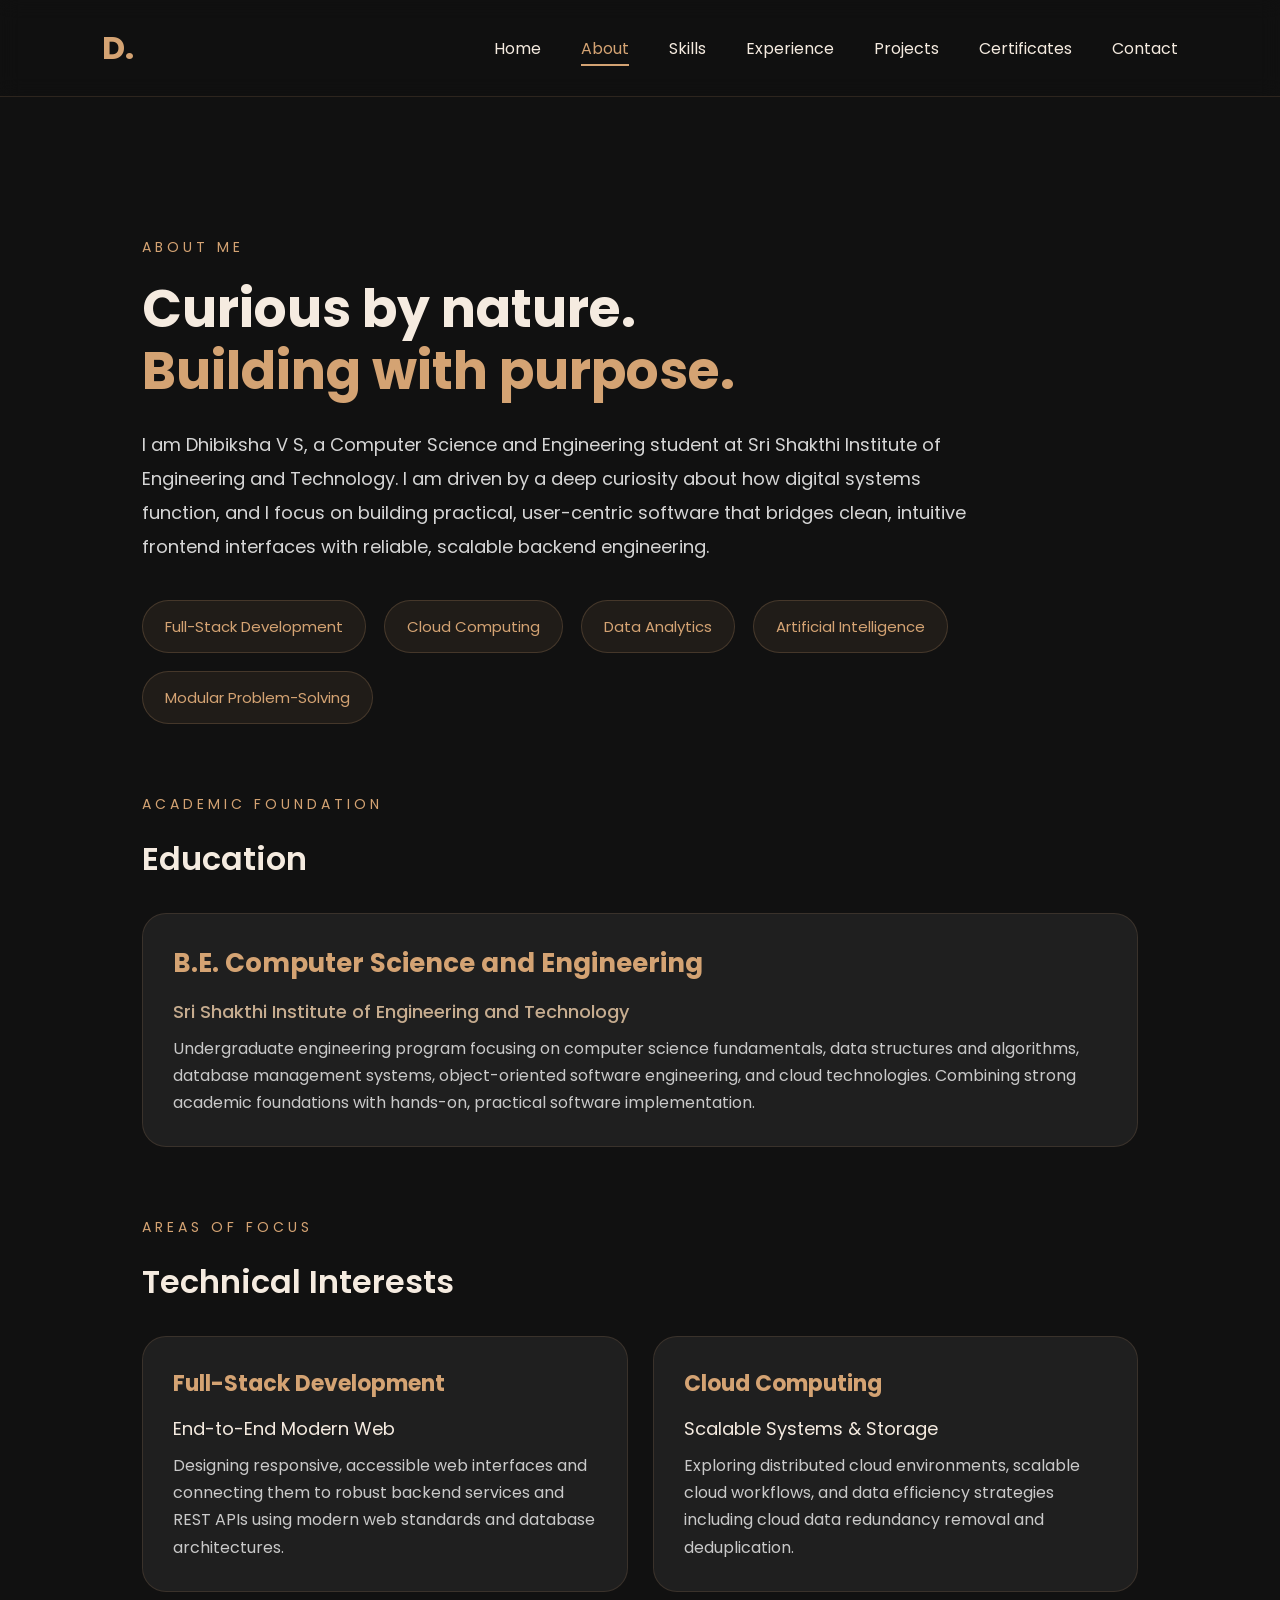
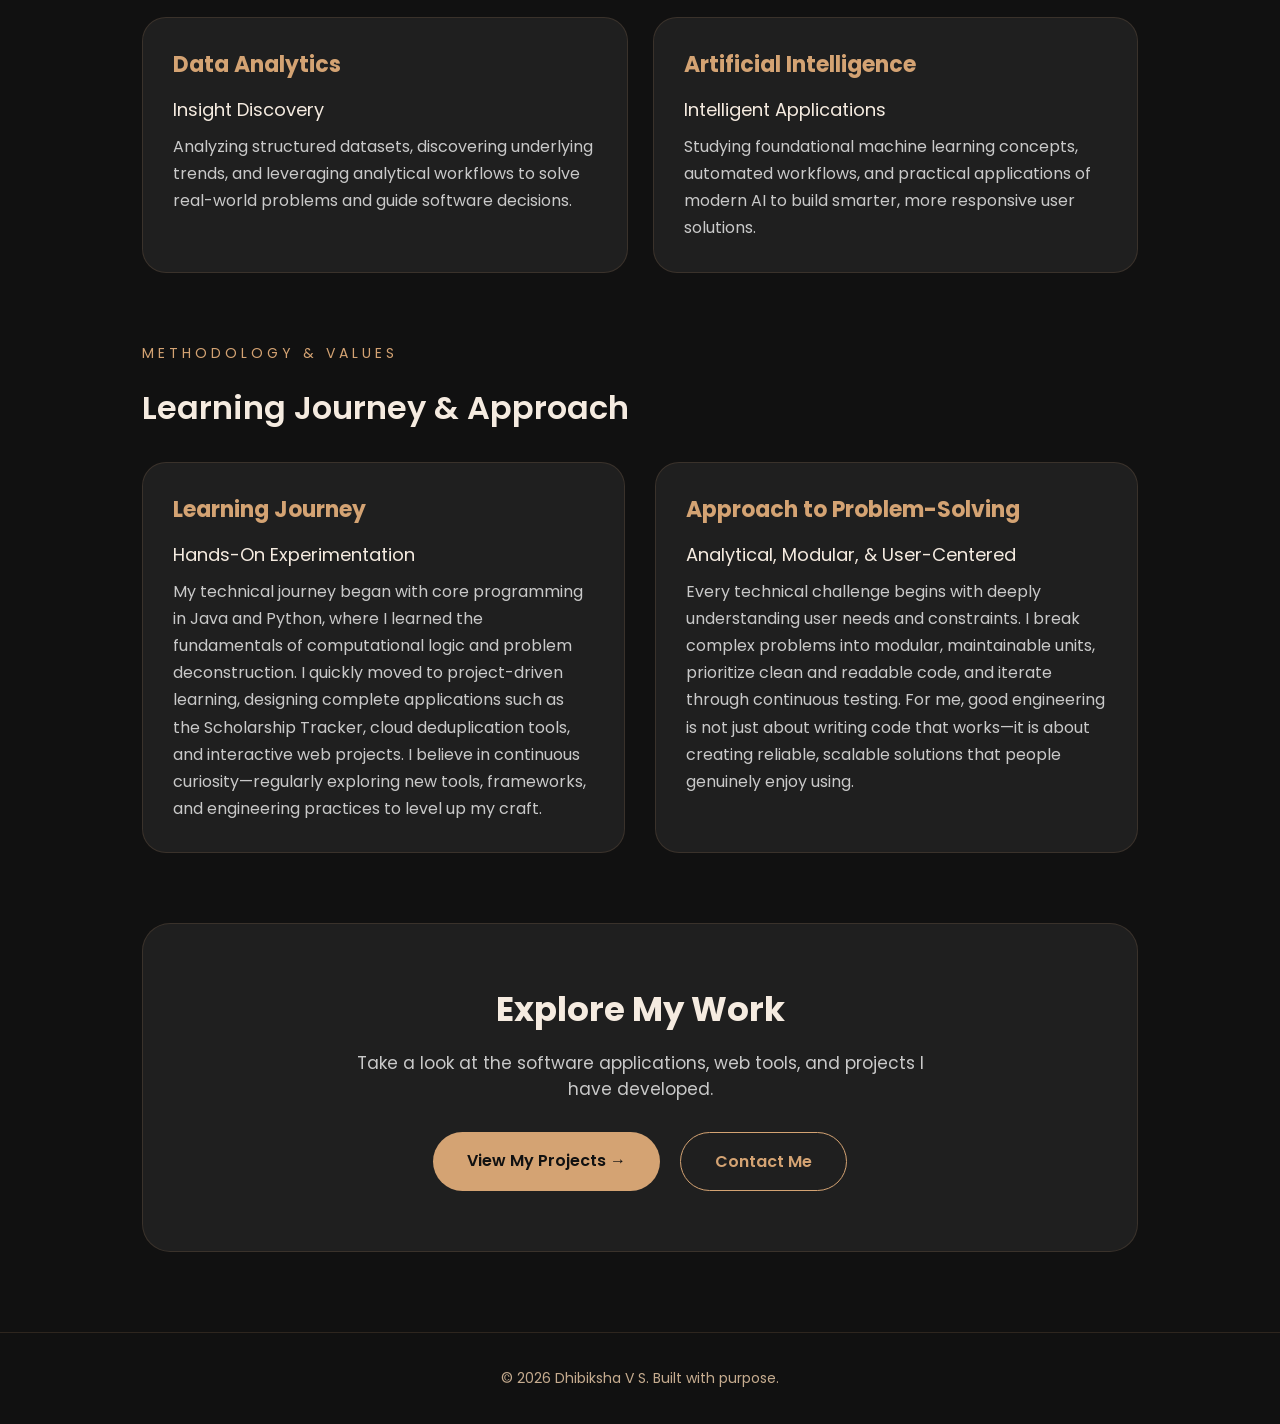
==== about.html @ 73ceaaf8 "Update portfolio pages and restore homepage" ====
<!DOCTYPE html>

<html lang="en">



<head>



    <meta charset="UTF-8">



    <meta name="viewport"

    content="width=device-width, initial-scale=1.0">



    <title>About Me | Dhibiksha V S</title>

    

    <!-- CSS -->



    <link rel="stylesheet"

    href="style.css">



    <!-- Google Font -->



    <link

    href="https://fonts.googleapis.com/css2?family=Poppins:wght@300;400;500;600;700&display=swap"

    rel="stylesheet">

    

    <link rel="icon" type="image/png" href="images/image.png">

</head>



<body>



    <!-- Navbar -->



    <nav class="navbar">



        <div class="logo">

            <a href="index.html#home" class="logo-link">D.</a>

        </div>



        <div class="menu-toggle">

            ☰

        </div>



        <ul class="nav-links">



            <li><a href="index.html#home">Home</a></li>



            <li><a href="about.html" class="active">About</a></li>



            <li><a href="index.html#skills">Skills</a></li>



            <li><a href="experience.html">Experience</a></li>



            <li><a href="projects.html">Projects</a></li>

            <li><a href="certificates.html">Certificates</a></li>



            <li><a href="index.html#contact">Contact</a></li>



        </ul>



    </nav>



    <!-- Main About Content -->



    <main class="about-page">



        <!-- Intro Header -->



        <section class="about-page-hero">



            <p class="section-tag">

                ABOUT ME

            </p>



            <h1>

                Curious by nature. <br>

                <span>Building with purpose.</span>

            </h1>



            <p class="about-page-intro">

                I am Dhibiksha V S, a Computer Science and Engineering student at Sri Shakthi Institute of Engineering and Technology. I am driven by a deep curiosity about how digital systems function, and I focus on building practical, user-centric software that bridges clean, intuitive frontend interfaces with reliable, scalable backend engineering.

            </p>



            <div class="about-highlights">



                <div class="highlight">

                    Full-Stack Development

                </div>



                <div class="highlight">

                    Cloud Computing

                </div>



                <div class="highlight">

                    Data Analytics

                </div>



                <div class="highlight">

                    Artificial Intelligence

                </div>



                <div class="highlight">

                    Modular Problem-Solving

                </div>



            </div>



        </section>



        <!-- Education Section -->



        <section class="about-page-section">



            <p class="section-tag">

                ACADEMIC FOUNDATION

            </p>



            <h2 class="about-section-heading">

                Education

            </h2>



            <div class="about-card education-card">



                <h3>B.E. Computer Science and Engineering</h3>



                <p>Sri Shakthi Institute of Engineering and Technology</p>



                <span>

                    Undergraduate engineering program focusing on computer science fundamentals, data structures and algorithms, database management systems, object-oriented software engineering, and cloud technologies. Combining strong academic foundations with hands-on, practical software implementation.

                </span>



            </div>



        </section>



        <!-- Technical Interests Section -->



        <section class="about-page-section">



            <p class="section-tag">

                AREAS OF FOCUS

            </p>



            <h2 class="about-section-heading">

                Technical Interests

            </h2>



            <div class="about-grid-4">



                <div class="about-card">



                    <h3>Full-Stack Development</h3>



                    <p>End-to-End Modern Web</p>



                    <span>

                        Designing responsive, accessible web interfaces and connecting them to robust backend services and REST APIs using modern web standards and database architectures.

                    </span>



                </div>



                <div class="about-card">



                    <h3>Cloud Computing</h3>



                    <p>Scalable Systems & Storage</p>



                    <span>

                        Exploring distributed cloud environments, scalable cloud workflows, and data efficiency strategies including cloud data redundancy removal and deduplication.

                    </span>



                </div>



                <div class="about-card">



                    <h3>Data Analytics</h3>



                    <p>Insight Discovery</p>



                    <span>

                        Analyzing structured datasets, discovering underlying trends, and leveraging analytical workflows to solve real-world problems and guide software decisions.

                    </span>



                </div>



                <div class="about-card">



                    <h3>Artificial Intelligence</h3>



                    <p>Intelligent Applications</p>



                    <span>

                        Studying foundational machine learning concepts, automated workflows, and practical applications of modern AI to build smarter, more responsive user solutions.

                    </span>



                </div>



            </div>



        </section>



        <!-- Learning Journey and Approach -->



        <section class="about-page-section">



            <p class="section-tag">

                METHODOLOGY & VALUES

            </p>



            <h2 class="about-section-heading">

                Learning Journey & Approach

            </h2>



            <div class="about-grid-2">



                <div class="about-card">



                    <h3>Learning Journey</h3>



                    <p>Hands-On Experimentation</p>



                    <span>

                        My technical journey began with core programming in Java and Python, where I learned the fundamentals of computational logic and problem deconstruction. I quickly moved to project-driven learning, designing complete applications such as the Scholarship Tracker, cloud deduplication tools, and interactive web projects. I believe in continuous curiosity—regularly exploring new tools, frameworks, and engineering practices to level up my craft.

                    </span>



                </div>



                <div class="about-card">



                    <h3>Approach to Problem-Solving</h3>



                    <p>Analytical, Modular, & User-Centered</p>



                    <span>

                        Every technical challenge begins with deeply understanding user needs and constraints. I break complex problems into modular, maintainable units, prioritize clean and readable code, and iterate through continuous testing. For me, good engineering is not just about writing code that works—it is about creating reliable, scalable solutions that people genuinely enjoy using.

                    </span>



                </div>



            </div>



        </section>



        <!-- CTA Section -->



        <section class="about-page-cta">



            <h2>Explore My Work</h2>



            <p>

                Take a look at the software applications, web tools, and projects I have developed.

            </p>



            <div class="cta-buttons">



                <a href="index.html#projects" class="primary-btn">

                    View My Projects &rarr;

                </a>



                <a href="index.html#contact" class="secondary-btn">

                    Contact Me

                </a>



            </div>



        </section>



    </main>



    <!-- Footer -->



    <footer class="about-footer">



        <p>&copy; 2026 Dhibiksha V S. Built with purpose.</p>



    </footer>



    <!-- JavaScript -->



    <script src="script.js"></script>



</body>



</html>
---- style.css ----
/* Reset */

*{

    margin: 0;
    padding: 0;
    box-sizing: border-box;

    scroll-behavior: smooth;
}

/* Root Variables */

:root{

    --bg-color: #111111;

    --secondary-bg: #1A1A1A;

    --card-color: #1F1F1F;

    --primary-color: #D4A373;

    --text-color: #F5EBE0;

    --secondary-text: #C6AC8F;

    --border-color: rgba(212,163,115,0.15);
}

/* Body */

body{

    font-family: 'Poppins', sans-serif;

    background: var(--bg-color);

    color: var(--text-color);

    overflow-x: hidden;

    position: relative;
}

/* Navbar */

.navbar{

    width: 100%;

    padding: 24px 8%;

    display: flex;

    justify-content: space-between;

    align-items: center;

    position: relative;

    top: 0;

    left: 0;

    z-index: 1000;

    background: rgba(17,17,17,0.7);

    backdrop-filter: blur(10px);

    border-bottom:
    1px solid var(--border-color);
}

/* Logo */

.logo{

    font-size: 32px;

    font-weight: 700;

    color: var(--primary-color);

    cursor: pointer;
}

/* Nav Links */

.nav-links{

    display: flex;

    list-style: none;

    gap: 40px;
}

/* Links */

.nav-links a{

    text-decoration: none;

    color: var(--text-color);

    font-size: 16px;

    position: relative;

    transition: 0.3s;
}

/* Underline Effect */

.nav-links a::after{

    content: "";

    position: absolute;

    left: 0;

    bottom: -6px;

    width: 0%;

    height: 2px;

    background: var(--primary-color);

    transition: 0.3s;
}

.nav-links a:hover::after{

    width: 100%;
}

.nav-links a:hover{

    color: var(--primary-color);
}
/* Hero Section */

.hero{

    min-height: calc(100vh - 60px);

    padding: 120px 8% 40px;

    display: flex;

    justify-content: space-between;

    align-items: center;

    gap: 80px;
}

/* Left Side */

.hero-left{

    flex: 1;
}

/* Intro Text */

.hero-intro{

    color: var(--primary-color);

    letter-spacing: 4px;

    margin-bottom: 20px;

    font-size: 14px;
}

/* Hero Heading */

.hero-left h1{

    font-size: 70px;

    line-height: 1.1;

    margin-bottom: 20px;

    font-weight: 700;
}

/* Highlight */

.hero-left span{

    color: var(--primary-color);
}

/* Tagline */

.hero-left h2{

    font-size: 32px;

    line-height: 1.5;

    color: var(--secondary-text);

    margin-bottom: 30px;

    font-weight: 500;
}

/* Description */

.hero-description{

    max-width: 650px;

    line-height: 1.9;

    color: #d6d6d6;

    margin-bottom: 40px;

    font-size: 17px;
}

/* Buttons */

.hero-buttons{

    display: flex;

    gap: 20px;
}

/* Primary Button */

.primary-btn{

    padding: 16px 34px;

    background: var(--primary-color);

    color: #111;

    text-decoration: none;

    border-radius: 40px;

    font-weight: 600;

    transition: 0.3s;
}

/* Hover */

.primary-btn:hover{

    transform:
    translateY(-5px)
    scale(1.03);

    box-shadow:
    0 10px 25px
    rgba(212,163,115,0.25);
}

/* Secondary Button */

.secondary-btn{

    padding: 16px 34px;

    border: 1px solid var(--primary-color);

    color: var(--primary-color);

    text-decoration: none;

    border-radius: 40px;

    font-weight: 600;

    transition: 0.3s;
}

/* Hover */

.secondary-btn:hover{

    background:
    var(--primary-color);

    color: #111;

    transform:
    translateY(-5px)
    scale(1.03);

    box-shadow:
    0 10px 25px
    rgba(212,163,115,0.2);
}

/* Hero Social Icons */

.hero-socials{

    display: flex;

    align-items: center;

    gap: 16px;

    margin-top: 25px;
}

.hero-social-icon{

    width: 44px;

    height: 44px;

    display: inline-flex;

    align-items: center;

    justify-content: center;

    border-radius: 50%;

    background: rgba(212, 163, 115, 0.08);

    border: 1px solid rgba(212, 163, 115, 0.2);

    color: var(--primary-color);

    text-decoration: none;

    transition: 0.3s;
}

.hero-social-icon svg{

    width: 20px;

    height: 20px;

    stroke: currentColor;
}

/* Hover */

.hero-social-icon:hover{

    transform: translateY(-4px);

    background: rgba(212, 163, 115, 0.18);

    border-color: var(--primary-color);

    color: var(--text-color);

    box-shadow: 0 8px 20px rgba(212, 163, 115, 0.2);
}

/* Right Side */

.hero-right{

    flex: 1;

    position: relative;

    display: flex;

    justify-content: center;

    align-items: center;
}

/* Glow Effect */

.hero-glow{

    position: absolute;

    width: 420px;

    height: 420px;

    background:
    radial-gradient(
    circle,
    rgba(212,163,115,0.28),
    transparent 70%);

    border-radius: 50%;

    filter: blur(20px);

    animation: floatGlow 6s ease-in-out infinite;
}

/* Image Wrapper */

.image-wrapper{

    width: 380px;

    height: 380px;

    border-radius: 50%;

    overflow: hidden;

    border:
    2px solid var(--primary-color);

    position: relative;

    z-index: 2;

    box-shadow:
    0 0 40px rgba(212,163,115,0.15);
}

/* Image */

.image-wrapper img{

    width: 100%;

    height: 100%;

    object-fit: cover;
}

/* Responsive */

@media(max-width: 1000px){

    .hero{

        flex-direction: column-reverse;

        text-align: center;

        padding-top: 180px;
    }

    .hero-buttons{

        justify-content: center;
    }

    .hero-socials{

        justify-content: center;
    }

    .hero-left h1{

        font-size: 50px;
    }

    .hero-left h2{

        font-size: 26px;
    }
}

@media(max-width: 600px){

    .hero-left h1{

        font-size: 45px;
        max-width: 700px;
        line-height: 1.3;
    }

    .hero-left h2{

        font-size: 22px;
    }

    .image-wrapper{

        width: 280px;

        height: 280px;
    }

    .nav-links{

        gap: 20px;
    }

    .about-compact{

        padding: 70px 6%;
    }

    .about-compact-card{

        padding: 35px 22px;
    }

    .about-compact-card h2{

        font-size: 26px;
    }

    .about-page{

        padding: 120px 6% 60px;
    }

    .about-page-hero h1{

        font-size: 32px;
    }

    .about-page-cta{

        padding: 40px 20px;
    }

    .about-page-cta h2{

        font-size: 26px;
    }

    .skills-grid{

        grid-template-columns: 1fr;
    }

    .skill-category{

        padding: 22px 18px;
    }
}
/* Hero Animation */

.hero-left{

    animation:
    fadeLeft 1.2s ease;
}

.hero-right{

    animation:
    fadeRight 1.2s ease;
}

/* Left Animation */

@keyframes fadeLeft{

    from{

        opacity: 0;

        transform:
        translateX(-50px);
    }

    to{

        opacity: 1;

        transform:
        translateX(0);
    }
}

/* Right Animation */

@keyframes fadeRight{

    from{

        opacity: 0;

        transform:
        translateX(50px);
    }

    to{

        opacity: 1;

        transform:
        translateX(0);
    }
}
/* Floating Glow */

@keyframes floatGlow{

    0%{

        transform:
        translateY(0px);
    }

    50%{

        transform:
        translateY(-20px);
    }

    100%{

        transform:
        translateY(0px);
    }
}
/* About Section */

.about{

    min-height: 100vh;

    padding: 120px 8%;

    display: flex;

    justify-content: space-between;

    align-items: center;

    gap: 80px;
}

/* Left Side */

.about-left{

    flex: 1;
}

/* Section Tag */

.section-tag{

    color: var(--primary-color);

    letter-spacing: 4px;

    margin-bottom: 20px;

    font-size: 14px;
}

/* About Heading */

.about-left h2{

    font-size: 42px;

    line-height: 1.5;

    margin-bottom: 30px;
}

/* Description */

.about-description{

    color: #d6d6d6;

    line-height: 2;

    font-size: 17px;

    max-width: 650px;
}

/* Right Side */

.about-right{

    flex: 1;

    display: flex;

    flex-direction: column;

    gap: 25px;
}

/* Cards */

.about-card{

    padding: 30px;

    border-radius: 24px;

    background: var(--card-color);

    border:
    1px solid var(--border-color);

    transition: 0.3s;
}

/* Hover */

.about-card:hover{

    transform:
    translateY(-8px);

    border:
    1px solid rgba(212,163,115,0.4);
}

/* Card Title */

.about-card h3{

    color: var(--primary-color);

    margin-bottom: 15px;

    font-size: 22px;
}

/* Main Text */

.about-card p{

    margin-bottom: 10px;

    font-size: 18px;
}

/* Small Text */

.about-card span{

    color: #c9c9c9;

    line-height: 1.7;
}

/* Responsive */

@media(max-width:1000px){

    .about{

        flex-direction: column;

        text-align: center;
    }

    .about-description{

        margin: auto;
    }
}
/* About Highlights */

.about-highlights{

    display: flex;

    flex-wrap: wrap;

    gap: 18px;

    margin-top: 35px;
}

/* Highlight Box */

.highlight{

    padding: 14px 22px;

    border-radius: 40px;

    background: rgba(212,163,115,0.08);

    border:
    1px solid rgba(212,163,115,0.2);

    color: var(--primary-color);

    font-size: 15px;

    transition: 0.3s;
}

/* Hover */

.highlight:hover{

    transform:
    translateY(-5px);

    background:
    rgba(212,163,115,0.15);
}
/* Compact About Section (Homepage) */

.about-compact{

    min-height: auto;

    padding: 20px 8% 50px;

    display: flex;

    justify-content: center;

    align-items: center;
}

.about-compact-card{

    background: var(--card-color);

    border: 1px solid var(--border-color);

    border-radius: 28px;

    padding: 55px 50px;

    max-width: 960px;

    width: 100%;

    position: relative;

    transition: 0.3s;
}

.about-compact-card:hover{

    border-color: rgba(212, 163, 115, 0.35);

    transform: translateY(-4px);

    box-shadow: 0 15px 35px rgba(0, 0, 0, 0.4);
}

.about-compact-card h2{

    font-size: 38px;

    line-height: 1.3;

    margin: 15px 0 20px;

    font-weight: 700;
}

.about-compact-card h2 span{

    color: var(--primary-color);
}

.about-compact-card .about-description{

    max-width: 820px;

    margin-bottom: 35px;

    color: #d6d6d6;

    line-height: 1.9;

    font-size: 17px;
}

.about-btn{

    display: inline-flex;

    align-items: center;

    gap: 10px;

    padding: 14px 32px;

    background: var(--primary-color);

    color: #111;

    text-decoration: none;

    border-radius: 40px;

    font-weight: 600;

    font-size: 15px;

    transition: 0.3s;
}

.about-btn:hover{

    transform: translateY(-4px) scale(1.02);

    box-shadow: 0 10px 25px rgba(212, 163, 115, 0.25);
}

/* About Page (about.html) */

.about-page{

    padding: 140px 8% 80px;

    max-width: 1200px;

    margin: 0 auto;
}

.about-page-hero{

    margin-bottom: 70px;
}

.about-page-hero h1{

    font-size: 52px;

    line-height: 1.2;

    margin: 15px 0 25px;

    font-weight: 700;
}

.about-page-hero h1 span{

    color: var(--primary-color);
}

.about-page-intro{

    font-size: 18px;

    line-height: 1.9;

    color: #d6d6d6;

    max-width: 850px;

    margin-bottom: 30px;
}

.about-page-section{

    margin-bottom: 70px;
}

.about-section-heading{

    font-size: 32px;

    margin: 10px 0 30px;

    font-weight: 600;

    color: var(--text-color);
}

.about-grid-2{

    display: grid;

    grid-template-columns: repeat(2, 1fr);

    gap: 30px;
}

.about-grid-4{

    display: grid;

    grid-template-columns: repeat(2, 1fr);

    gap: 25px;
}

.education-card{

    max-width: 100%;
}

.education-card h3{

    font-size: 26px;
}

.education-card p{

    color: var(--secondary-text);

    font-size: 18px;

    font-weight: 500;
}

.about-page-cta{

    text-align: center;

    padding: 60px 40px;

    background: var(--card-color);

    border: 1px solid var(--border-color);

    border-radius: 28px;

    margin-top: 50px;
}

.about-page-cta h2{

    font-size: 34px;

    margin-bottom: 15px;

    color: var(--text-color);
}

.about-page-cta p{

    color: #c9c9c9;

    font-size: 17px;

    margin-bottom: 30px;

    max-width: 600px;

    margin-left: auto;

    margin-right: auto;
}

.about-page-cta .cta-buttons{

    display: flex;

    justify-content: center;

    gap: 20px;

    flex-wrap: wrap;
}

.about-footer{

    text-align: center;

    padding: 35px 8%;

    border-top: 1px solid var(--border-color);

    color: var(--secondary-text);

    font-size: 14px;
}

.logo-link{

    color: inherit;

    text-decoration: none;
}

/* Subtle Section Divider */

.section-divider{

    border: none;

    height: 1px;

    max-width: 85%;

    margin: 0 auto;

    background: radial-gradient(
        ellipse at center,
        rgba(212, 163, 115, 0.28) 0%,
        rgba(212, 163, 115, 0.1) 60%,
        transparent 85%
    );
}

/* Skills Section */

.skills{

    min-height: auto;

    padding: 75px 8%;
}

/* Top Area */

.skills-top{

    margin-bottom: 40px;
}

/* Heading */

.skills-top h2{

    font-size: 42px;

    line-height: 1.5;

    max-width: 700px;
}

/* Categorized Skills Grid */

.skills-grid{

    display: grid;

    grid-template-columns: repeat(3, 1fr);

    gap: 24px;

    width: 100%;
}

.skill-category{

    background: var(--card-color);

    border: 1px solid var(--border-color);

    border-radius: 20px;

    padding: 26px 22px;

    transition: 0.3s;

    display: flex;

    flex-direction: column;
}

.skill-category:hover{

    transform: translateY(-5px);

    border-color: rgba(212, 163, 115, 0.35);

    box-shadow: 0 12px 30px rgba(0, 0, 0, 0.35);
}

.category-header{

    display: flex;

    align-items: center;

    gap: 12px;

    margin-bottom: 18px;

    padding-bottom: 14px;

    border-bottom: 1px solid rgba(212, 163, 115, 0.12);
}

.category-icon{

    width: 34px;

    height: 34px;

    display: inline-flex;

    align-items: center;

    justify-content: center;

    border-radius: 8px;

    background: rgba(212, 163, 115, 0.08);

    color: var(--primary-color);

    flex-shrink: 0;
}

.category-icon svg{

    width: 18px;

    height: 18px;

    stroke: currentColor;

    fill: none;

    stroke-width: 2;

    stroke-linecap: round;

    stroke-linejoin: round;
}

.category-header h3{

    font-size: 18px;

    font-weight: 600;

    color: var(--text-color);

    letter-spacing: 0.3px;
}

.category-skills{

    display: flex;

    flex-wrap: wrap;

    gap: 10px;
}

.skill-badge{

    display: inline-flex;

    align-items: center;

    gap: 9px;

    padding: 8px 14px;

    background: rgba(255, 255, 255, 0.025);

    border: 1px solid rgba(212, 163, 115, 0.15);

    border-radius: 10px;

    color: var(--text-color);

    font-size: 14px;

    font-weight: 500;

    transition: 0.25s;
}

.skill-badge:hover{

    transform: translateY(-2px);

    background: rgba(212, 163, 115, 0.12);

    border-color: var(--primary-color);

    color: var(--primary-color);
}

.skill-badge .tech-icon{

    width: 16px;

    height: 16px;

    flex-shrink: 0;

    fill: var(--primary-color);

    transition: 0.25s;
}

.skill-badge:hover .tech-icon{

    transform: scale(1.1);
}

/* Responsive */

@media(max-width:768px){

    .skills-top h2{

        font-size: 34px;
    }

    .skills-grid{

        grid-template-columns: repeat(2, 1fr);
    }

    .about-grid-2,
    .about-grid-4{

        grid-template-columns: 1fr;
    }

    .about-compact-card{

        padding: 45px 35px;
    }

    .about-compact-card h2{

        font-size: 32px;
    }

    .about-page-hero h1{

        font-size: 40px;
    }
}
/* Projects Section */

.projects{

    min-height: auto;

    padding: 75px 8%;
}

/* Top */

.projects-top{

    margin-bottom: 40px;
}

/* Heading */

.projects-top h2{

    font-size: 42px;

    line-height: 1.5;

    max-width: 850px;
}

/* Projects Container */

.projects-container{

    display: grid;

    grid-template-columns:
    repeat(auto-fit,minmax(320px,1fr));

    gap: 35px;
}

/* Project Card */

.project-card{

    padding: 28px 24px;

    border-radius: 22px;

    background: var(--card-color);

    border: 1px solid var(--border-color);

    transition: transform 0.35s ease, border-color 0.35s ease, box-shadow 0.35s ease;

    position: relative;

    overflow: hidden;

    display: flex;

    flex-direction: column;
}

/* Hover */

.project-card:hover{

    transform: translateY(-7px);

    border-color: rgba(212, 163, 115, 0.35);

    box-shadow: 0 16px 36px rgba(0, 0, 0, 0.4);
}

/* Project Number */

.project-number{

    font-size: 54px;

    font-weight: 700;

    color: rgba(212, 163, 115, 0.08);

    position: absolute;

    top: 15px;

    right: 20px;

    line-height: 1;

    user-select: none;
}

/* Title */

.project-card h3{

    font-size: 21px;

    font-weight: 600;

    line-height: 1.35;

    margin-bottom: 12px;

    color: var(--text-color);

    position: relative;

    z-index: 2;
}

/* Description */

.project-card p{

    color: #c9c9c9;

    font-size: 14.5px;

    line-height: 1.7;

    margin-bottom: 20px;

    position: relative;

    z-index: 2;

    flex-grow: 1;
}

/* Tech Stack */

.project-tech{

    display: flex;

    flex-wrap: wrap;

    gap: 8px;

    margin-bottom: 22px;

    position: relative;

    z-index: 2;
}

/* Tech badge */

.project-tech span{

    padding: 6px 14px;

    border-radius: 20px;

    background: rgba(212, 163, 115, 0.08);

    border: 1px solid rgba(212, 163, 115, 0.18);

    color: var(--primary-color);

    font-size: 13px;

    font-weight: 500;
}

/* Buttons */

.project-buttons{

    display: flex;

    align-items: center;

    gap: 12px;

    flex-wrap: wrap;

    position: relative;

    z-index: 2;

    margin-top: auto;
}

/* Specific Project Action Buttons */

.proj-btn{

    display: inline-flex;

    align-items: center;

    gap: 6px;

    padding: 10px 18px;

    border-radius: 30px;

    font-size: 13.5px;

    font-weight: 500;

    text-decoration: none;

    transition: 0.3s;
}

.demo-btn{

    background: var(--primary-color);

    color: #111;

    border: 1px solid var(--primary-color);
}

.demo-btn:hover{

    background: #e2b488;

    transform: translateY(-2px);

    box-shadow: 0 6px 16px rgba(212, 163, 115, 0.25);
}

.github-btn{

    background: rgba(212, 163, 115, 0.06);

    color: var(--text-color);

    border: 1px solid rgba(212, 163, 115, 0.25);
}

.github-btn:hover{

    background: rgba(212, 163, 115, 0.15);

    border-color: var(--primary-color);

    color: var(--primary-color);

    transform: translateY(-2px);
}

.proj-badge{

    display: inline-flex;

    align-items: center;

    padding: 8px 14px;

    border-radius: 20px;

    font-size: 12.5px;

    color: var(--secondary-text);

    background: rgba(255, 255, 255, 0.03);

    border: 1px dashed rgba(212, 163, 115, 0.25);
}

/* Homepage View All Projects CTA */

.projects-cta{

    margin-top: 50px;

    text-align: center;
}

.view-all-btn{

    display: inline-flex;

    align-items: center;

    gap: 10px;

    padding: 15px 36px;

    border-radius: 40px;

    font-weight: 600;

    font-size: 15px;

    background: var(--primary-color);

    color: #111;

    text-decoration: none;

    transition: 0.3s;
}

.view-all-btn:hover{

    transform: translateY(-4px) scale(1.02);

    box-shadow: 0 10px 25px rgba(212, 163, 115, 0.25);
}

/* Projects Page (projects.html) */

.projects-page{

    padding: 140px 8% 80px;

    max-width: 1250px;

    margin: 0 auto;
}

.projects-page-header{

    text-align: center;

    margin-bottom: 50px;
}

.projects-page-header h1{

    font-size: 50px;

    line-height: 1.2;

    margin: 15px 0 20px;

    font-weight: 700;

    color: var(--text-color);
}

.projects-page-intro{

    font-size: 17px;

    line-height: 1.8;

    color: #d6d6d6;

    max-width: 750px;

    margin: 0 auto 35px;
}

/* Category Filters */

.project-filters{

    display: flex;

    justify-content: center;

    flex-wrap: wrap;

    gap: 10px;

    margin-top: 25px;
}

.filter-btn{

    padding: 10px 20px;

    border-radius: 30px;

    background: rgba(212, 163, 115, 0.06);

    border: 1px solid rgba(212, 163, 115, 0.2);

    color: var(--secondary-text);

    font-size: 14px;

    font-weight: 500;

    font-family: inherit;

    cursor: pointer;

    transition: 0.25s;
}

.filter-btn:hover{

    background: rgba(212, 163, 115, 0.15);

    border-color: var(--primary-color);

    color: var(--text-color);

    transform: translateY(-2px);
}

.filter-btn.active{

    background: var(--primary-color);

    border-color: var(--primary-color);

    color: #111;

    font-weight: 600;

    box-shadow: 0 6px 18px rgba(212, 163, 115, 0.25);
}

/* Projects Page Grid */

.projects-grid-page{

    padding: 0;

    display: grid;

    grid-template-columns: repeat(auto-fit, minmax(340px, 1fr));

    gap: 30px;
}

.project-card.filtered-out{

    display: none !important;
}

/* Filter Empty State */

.filter-empty-state{

    display: none;

    text-align: center;

    padding: 60px 30px;

    background: var(--card-color);

    border: 1px solid var(--border-color);

    border-radius: 24px;

    max-width: 650px;

    margin: 40px auto 20px;
}

.filter-empty-state.show{

    display: block;
}

.filter-empty-state .empty-icon{

    font-size: 38px;

    margin-bottom: 15px;
}

.filter-empty-state h3{

    color: var(--primary-color);

    font-size: 22px;

    margin-bottom: 12px;
}

.filter-empty-state p{

    color: #c9c9c9;

    font-size: 15px;

    line-height: 1.8;
}

.projects-page-cta{

    margin-top: 70px;
}
/* Contact Section */

.contact{

    min-height: auto;

    padding: 75px 8%;

    display: flex;

    justify-content: space-between;

    align-items: center;

    gap: 80px;
}

/* Left Side */

.contact-left{

    flex: 1;
}

/* Heading */

.contact-left h2{

    font-size: 42px;

    line-height: 1.5;

    margin-bottom: 30px;

    max-width: 650px;
}

/* Description */

.contact-description{

    color: #d6d6d6;

    line-height: 2;

    margin-bottom: 40px;

    max-width: 600px;
}

/* Contact Info */

.contact-info{

    display: flex;

    flex-direction: column;

    gap: 25px;
}

/* Contact Item */

.contact-item h3{

    color: var(--primary-color);

    margin-bottom: 8px;
}

/* Right Side */

.contact-right{

    flex: 1;
}

/* Form */

.contact-form{

    display: flex;

    flex-direction: column;

    gap: 25px;
}

/* Inputs */

.contact-form input,
.contact-form textarea{

    padding: 18px 22px;

    border-radius: 18px;

    border:
    1px solid var(--border-color);

    background: var(--card-color);

    color: var(--text-color);

    font-size: 16px;

    outline: none;

    transition: 0.3s;
}

/* Focus */

.contact-form input:focus,
.contact-form textarea:focus{

    border:
    1px solid rgba(212,163,115,0.5);
}

/* Button */

.contact-form button{

    padding: 18px;

    border: none;

    border-radius: 40px;

    background: var(--primary-color);

    color: #111;

    font-size: 16px;

    font-weight: 600;

    cursor: pointer;

    transition: 0.3s;
}

/* Hover */

.contact-form button:hover{

    transform:
    translateY(-5px);

    box-shadow:
    0 10px 25px
    rgba(212,163,115,0.2);
}

/* Responsive */

@media(max-width:1000px){

    .contact{

        flex-direction: column;

        text-align: center;
    }

    .contact-left h2{

        margin: auto auto 30px;
    }

    .contact-description{

        margin: auto auto 40px;
    }
}
/* Contact Links */

.contact-item a{

    color: #d6d6d6;

    text-decoration: none;

    transition: 0.3s;
}

/* Hover */

.contact-item a:hover{

    color: var(--primary-color);
}
/* Scroll Reveal */

section{

    opacity: 0;

    transform:
    translateY(80px);

    transition:
    opacity 1s ease,
    transform 1s ease;
}

/* Active */

section.show{

    opacity: 1;

    transform:
    translateY(0);
}
/* Footer */

.footer{

    padding: 35px;

    text-align: center;

    border-top:
    1px solid var(--border-color);

    color: #cfcfcf;

    font-size: 15px;
}
/* Scrollbar */

::-webkit-scrollbar{

    width: 10px;
}

::-webkit-scrollbar-track{

    background: #111;
}

::-webkit-scrollbar-thumb{

    background:
    rgba(212,163,115,0.35);

    border-radius: 20px;
}

::-webkit-scrollbar-thumb:hover{

    background:
    rgba(212,163,115,0.55);
}
/* Active Nav */

.nav-links a.active{

    color: var(--primary-color);
}

/* Underline */

.nav-links a.active::after{

    width: 100%;
}
/* Project Gallery */

.project-gallery{

    position: relative;

    width: 100%;

    height: 225px;

    border-radius: 18px;

    overflow: hidden;

    margin-bottom: 24px;

    border: 1px solid rgba(212, 163, 115, 0.16);

    background: #0d0d0d;
}

/* Gallery Images */

.project-gallery img{

    position: absolute;

    width: 100%;

    height: 100%;

    object-fit: cover;

    object-position: top center;

    opacity: 0;

    transition: opacity 0.8s ease, transform 0.5s ease;

    border-radius: 18px;
}

.project-card:hover .project-gallery img{

    transform: scale(1.03);
}

/* Overlay */

.project-gallery::after{

    content: "";

    position: absolute;

    inset: 0;

    background:
    linear-gradient(
    to top,
    rgba(0,0,0,0.35),
    transparent
    );

    z-index: 2;
}

/* Active Image */

.project-gallery img.active-image{

    opacity: 1;
}
/* Shine Effect */

.project-card::before{

    content: "";

    position: absolute;

    top: -120%;

    left: -120%;

    width: 200%;

    height: 200%;

    background:
    linear-gradient(
    120deg,
    transparent,
    rgba(255,255,255,0.04),
    transparent
    );

    transform: rotate(25deg);

    transition: 0.8s;
}

/* Hover Shine */

.project-card:hover::before{

    top: 100%;

    left: 100%;
}
/* Menu Toggle */

.menu-toggle{

    display: none;

    font-size: 28px;

    cursor: pointer;

    color: var(--text-color);
}

/* Mobile Navbar */

@media(max-width:768px){

    .menu-toggle{

        display: block;
    }

    .nav-links{

        position: absolute;

        top: 80px;

        right: -100%;

        width: 250px;

        background: #111;

        flex-direction: column;

        gap: 25px;

        padding: 30px;

        border-radius: 20px;

        transition: 0.4s;
    }

    .nav-links.active{

        right: 20px;
    }
}
.resume-btn{

    padding: 16px 34px;

    border-radius: 40px;

    text-decoration: none;

    background: rgba(212,163,115,0.08);

    border: 1px solid rgba(212,163,115,0.2);

    color: var(--primary-color);

    font-weight: 600;

    transition: 0.3s;
}

.resume-btn:hover{

    transform: translateY(-5px);

    background: rgba(212,163,115,0.15);

    box-shadow: 0 10px 25px rgba(212,163,115,0.15);
}
.project-image {
    width: 100%;
    aspect-ratio: 16 / 9;
    object-fit: cover;
    border-radius: 14px;
}
.form-status {
    margin-top: 15px;
    text-align: center;
    font-size: 15px;
}
/* Contact Form Success Message */

.form-status {
    display: none;
    align-items: center;
    gap: 14px;
    margin-top: 18px;
    padding: 16px 18px;
    border: 1px solid #6fa879;
    border-radius: 12px;
    background: rgba(80, 130, 85, 0.10);
    color: #dfeee1;
}

.success-icon {
    width: 34px;
    height: 34px;
    flex-shrink: 0;
    display: flex;
    align-items: center;
    justify-content: center;
    border-radius: 50%;
    background: #6fa879;
    color: #111;
    font-size: 20px;
    font-weight: bold;
}

.form-status strong {
    display: block;
    font-size: 15px;
}

.form-status p {
    margin: 5px 0 0;
    font-size: 13px;
    opacity: 0.8;
}
/* Featured Flagship Project Showcase (projects.html) */

.featured-project-container{

    margin-bottom: 60px;
}

.featured-project-container.filtered-out{

    display: none !important;
}

.featured-project-card{

    display: grid;

    grid-template-columns: 1.05fr 1fr;

    gap: 35px;

    background: var(--card-color);

    border: 1px solid rgba(212, 163, 115, 0.28);

    border-radius: 28px;

    padding: 35px;

    position: relative;

    overflow: hidden;

    box-shadow: 0 20px 45px rgba(0, 0, 0, 0.45);

    transition: 0.35s;
}

.featured-project-card:hover{

    border-color: rgba(212, 163, 115, 0.5);

    transform: translateY(-5px);

    box-shadow: 0 25px 55px rgba(0, 0, 0, 0.55);
}

.featured-media{

    position: relative;

    display: flex;

    flex-direction: column;

    justify-content: center;
}

.featured-media .project-gallery{

    height: 320px;

    margin-bottom: 0;

    border-radius: 20px;

    border: 1px solid rgba(212, 163, 115, 0.2);
}

.featured-badge{

    position: absolute;

    top: 15px;

    left: 15px;

    z-index: 3;

    background: rgba(17, 17, 17, 0.85);

    backdrop-filter: blur(8px);

    border: 1px solid rgba(212, 163, 115, 0.4);

    color: var(--primary-color);

    padding: 6px 14px;

    border-radius: 20px;

    font-size: 12.5px;

    font-weight: 600;

    display: inline-flex;

    align-items: center;

    gap: 6px;
}

.featured-badge span{

    color: #e2b488;
}

.featured-content{

    display: flex;

    flex-direction: column;

    justify-content: center;
}

.featured-tags{

    display: flex;

    flex-wrap: wrap;

    gap: 8px;

    margin-bottom: 15px;
}

.category-pill{

    font-size: 11.5px;

    letter-spacing: 1px;

    text-transform: uppercase;

    font-weight: 600;

    color: var(--primary-color);

    background: rgba(212, 163, 115, 0.1);

    border: 1px solid rgba(212, 163, 115, 0.25);

    padding: 4px 12px;

    border-radius: 14px;
}

.featured-content h2{

    font-size: 27px;

    line-height: 1.35;

    margin-bottom: 14px;

    color: var(--text-color);

    font-weight: 700;
}

.featured-content p{

    color: #d6d6d6;

    font-size: 15px;

    line-height: 1.75;

    margin-bottom: 20px;
}

.featured-highlights{

    display: grid;

    grid-template-columns: repeat(3, 1fr);

    gap: 12px;

    margin-bottom: 22px;

    padding: 14px 16px;

    background: rgba(255, 255, 255, 0.02);

    border: 1px solid rgba(212, 163, 115, 0.12);

    border-radius: 14px;
}

.feat-item{

    display: flex;

    flex-direction: column;

    gap: 4px;
}

.feat-item strong{

    font-size: 12.5px;

    color: var(--primary-color);

    font-weight: 600;
}

.feat-item span{

    font-size: 11.5px;

    color: #a8a8a8;

    line-height: 1.4;
}

.projects-section-header{

    margin-bottom: 30px;

    padding-bottom: 14px;

    border-bottom: 1px solid rgba(212, 163, 115, 0.15);
}

.projects-section-header h3{

    font-size: 22px;

    color: var(--text-color);

    font-weight: 600;

    margin-bottom: 4px;
}

.projects-section-header p{

    color: var(--secondary-text);

    font-size: 14px;
}

.details-btn{

    background: rgba(255, 255, 255, 0.04);

    color: var(--primary-color);

    border: 1px solid rgba(212, 163, 115, 0.3);

    cursor: pointer;

    font-family: inherit;
}

.details-btn:hover{

    background: rgba(212, 163, 115, 0.15);

    border-color: var(--primary-color);

    color: var(--text-color);

    transform: translateY(-2px);
}

/* Project Details Modal */

.project-modal{

    position: fixed;

    inset: 0;

    z-index: 1000;

    display: none;

    align-items: center;

    justify-content: center;

    padding: 20px;
}

.project-modal.active{

    display: flex;
}

.modal-backdrop{

    position: absolute;

    inset: 0;

    background: rgba(0, 0, 0, 0.75);

    backdrop-filter: blur(8px);

    animation: modalFadeIn 0.3s ease;
}

.modal-dialog{

    position: relative;

    z-index: 2;

    width: 100%;

    max-width: 680px;

    max-height: 88vh;

    overflow-y: auto;

    background: #181818;

    border: 1px solid rgba(212, 163, 115, 0.35);

    border-radius: 24px;

    padding: 35px 30px;

    box-shadow: 0 25px 60px rgba(0, 0, 0, 0.7);

    animation: modalSlideUp 0.35s ease;
}

@keyframes modalFadeIn{
    from{ opacity: 0; }
    to{ opacity: 1; }
}

@keyframes modalSlideUp{
    from{ opacity: 0; transform: translateY(30px) scale(0.97); }
    to{ opacity: 1; transform: translateY(0) scale(1); }
}

.modal-close{

    position: absolute;

    top: 20px;

    right: 20px;

    background: rgba(255, 255, 255, 0.06);

    border: 1px solid rgba(212, 163, 115, 0.2);

    color: var(--text-color);

    width: 36px;

    height: 36px;

    border-radius: 50%;

    font-size: 22px;

    line-height: 1;

    cursor: pointer;

    display: flex;

    align-items: center;

    justify-content: center;

    transition: 0.25s;
}

.modal-close:hover{

    background: var(--primary-color);

    color: #111;

    transform: rotate(90deg);
}

.modal-category{

    font-size: 12px;

    letter-spacing: 1.5px;

    text-transform: uppercase;

    font-weight: 600;

    color: var(--primary-color);

    display: inline-block;

    margin-bottom: 8px;
}

.modal-body h2{

    font-size: 26px;

    color: var(--text-color);

    line-height: 1.3;

    margin-bottom: 15px;

    padding-right: 40px;
}

.modal-desc{

    color: #d6d6d6;

    font-size: 15px;

    line-height: 1.8;

    margin-bottom: 25px;
}

.modal-section{

    margin-bottom: 22px;
}

.modal-section h4{

    font-size: 15px;

    font-weight: 600;

    color: var(--primary-color);

    margin-bottom: 12px;

    letter-spacing: 0.5px;
}

.modal-list{

    list-style: none;

    padding: 0;

    display: flex;

    flex-direction: column;

    gap: 8px;
}

.modal-list li{

    color: #c9c9c9;

    font-size: 14px;

    line-height: 1.6;

    position: relative;

    padding-left: 20px;
}

.modal-list li::before{

    content: "•";

    position: absolute;

    left: 4px;

    color: var(--primary-color);

    font-size: 18px;

    line-height: 1;
}

.modal-actions{

    display: flex;

    gap: 12px;

    flex-wrap: wrap;

    margin-top: 30px;

    padding-top: 20px;

    border-top: 1px solid rgba(212, 163, 115, 0.15);
}

/* Media Queries */

@media(max-width: 1000px){

    .featured-project-card{

        grid-template-columns: 1fr;

        gap: 25px;

        padding: 26px;
    }

    .featured-media .project-gallery{

        height: 250px;
    }

    .featured-highlights{

        grid-template-columns: 1fr;
    }
}

@media(max-width: 600px){

    .featured-project-card{

        padding: 20px 16px;
    }

    .featured-content h2{

        font-size: 22px;
    }

    .modal-dialog{

        padding: 25px 20px;
    }
}

/* =========================================
   EXPERIENCE SECTION & PAGE
   ========================================= */

/* Experience & Certificates Hero (Dedicated Pages) */
.experience-hero,
.certificates-hero {
    text-align: center;
    padding: 90px 8% 50px;
    position: relative;
}

.experience-hero h1,
.certificates-hero h1 {
    font-size: 42px;
    font-weight: 700;
    color: var(--text-color);
    margin: 15px 0;
    letter-spacing: -0.5px;
}

.experience-hero .hero-subtitle,
.certificates-hero .hero-subtitle {
    font-size: 17px;
    color: var(--secondary-text);
    font-weight: 400;
    letter-spacing: 0.3px;
    max-width: 600px;
    margin: 0 auto;
}

/* Timeline Layout */
.experience-main {
    padding: 20px 8% 90px;
}

.timeline {
    position: relative;
    max-width: 1040px;
    margin: 0 auto;
    padding: 20px 0 20px 96px;
}

/* One Continuous Unbroken Vertical Line */
.timeline::before {
    content: "";
    position: absolute;
    left: 47px;
    top: 52px;
    bottom: 52px;
    width: 2px;
    background: var(--primary-color);
    box-shadow: 0 0 10px rgba(212, 163, 115, 0.4);
    z-index: 1;
}

.timeline-item {
    position: relative;
    width: 100%;
    margin-bottom: 48px;
}

.timeline-item:last-child {
    margin-bottom: 0;
}

/* Numbered Marker (01–05) - Aligned to Central Axis */
.timeline-marker {
    position: absolute;
    left: -76px;
    top: 24px;
    width: 56px;
    height: 56px;
    border-radius: 50%;
    background: #161616;
    border: 2px solid var(--primary-color);
    color: var(--primary-color);
    display: flex;
    align-items: center;
    justify-content: center;
    font-size: 15px;
    font-weight: 700;
    font-family: 'Poppins', sans-serif;
    box-shadow: 0 0 16px rgba(212, 163, 115, 0.22);
    z-index: 2;
    transition: transform 0.3s ease, box-shadow 0.3s ease, background 0.3s ease;
}

.timeline-item:hover .timeline-marker {
    transform: scale(1.08);
    box-shadow: 0 0 24px rgba(212, 163, 115, 0.45);
    background: #1c1a17;
}

/* Spacious Horizontal Card - Uniform Dimensions */
.experience-card {
    width: 100%;
    box-sizing: border-box;
    background: var(--card-color);
    border: 1px solid var(--border-color);
    border-radius: 16px;
    padding: 34px 38px;
    transition: transform 0.3s ease, border-color 0.3s ease, box-shadow 0.3s ease;
    position: relative;
    backdrop-filter: blur(5px);
}

.experience-card:hover {
    transform: translateY(-4px);
    border-color: rgba(212, 163, 115, 0.38);
    box-shadow: 0 16px 36px rgba(0, 0, 0, 0.45), 0 0 22px rgba(212, 163, 115, 0.08);
}

/* Card Header */
.exp-card-header {
    display: flex;
    justify-content: space-between;
    align-items: flex-start;
    gap: 20px;
    flex-wrap: wrap;
}

.exp-header-left {
    display: flex;
    align-items: center;
    gap: 18px;
}

/* Genuine Company Logo Badges */
.company-logo-badge {
    width: 56px;
    height: 56px;
    border-radius: 14px;
    background: #ffffff;
    border: 1px solid rgba(212, 163, 115, 0.3);
    display: flex;
    align-items: center;
    justify-content: center;
    padding: 6px;
    flex-shrink: 0;
    overflow: hidden;
    box-shadow: 0 4px 14px rgba(0, 0, 0, 0.35);
    transition: transform 0.3s ease, border-color 0.3s ease, box-shadow 0.3s ease;
}

.company-logo-badge.badge-oasis {
    background: #002657;
    padding: 4px;
}

.company-logo-badge:hover,
.experience-card:hover .company-logo-badge {
    transform: scale(1.05);
    border-color: var(--primary-color);
    box-shadow: 0 6px 18px rgba(212, 163, 115, 0.3);
}

.company-logo-img {
    width: 100%;
    height: 100%;
    object-fit: contain;
    display: block;
}

.exp-header-info {
    display: flex;
    flex-direction: column;
    gap: 3px;
}

.exp-role {
    font-size: 21px;
    font-weight: 600;
    color: var(--text-color);
    margin: 0;
}

.exp-company {
    font-size: 15px;
    font-weight: 500;
    color: var(--primary-color);
}

.exp-meta {
    display: flex;
    align-items: center;
    gap: 16px;
    margin-top: 4px;
    font-size: 13px;
    color: var(--secondary-text);
    flex-wrap: wrap;
}

.exp-meta-item {
    display: inline-flex;
    align-items: center;
    gap: 6px;
}

.exp-meta-item svg {
    width: 14px;
    height: 14px;
    stroke: var(--primary-color);
}

/* Status Badges */
.exp-status-badge {
    display: inline-flex;
    align-items: center;
    gap: 7px;
    padding: 6px 14px;
    border-radius: 20px;
    font-size: 12px;
    font-weight: 600;
    letter-spacing: 0.4px;
    text-transform: uppercase;
    flex-shrink: 0;
}

.badge-completed {
    background: rgba(46, 204, 113, 0.12);
    border: 1px solid rgba(46, 204, 113, 0.35);
    color: #38d67c;
}

.badge-completed .status-dot {
    width: 7px;
    height: 7px;
    border-radius: 50%;
    background-color: #2ecc71;
    box-shadow: 0 0 8px rgba(46, 204, 113, 0.6);
}

.badge-ongoing {
    background: rgba(52, 152, 219, 0.12);
    border: 1px solid rgba(52, 152, 219, 0.35);
    color: #4facfe;
}

.badge-ongoing .status-dot {
    width: 7px;
    height: 7px;
    border-radius: 50%;
    background-color: #3498db;
    box-shadow: 0 0 8px rgba(52, 152, 219, 0.6);
}

/* Content Grid: Description/Tags vs Key Learnings */
.exp-content-grid {
    display: grid;
    grid-template-columns: minmax(0, 1.15fr) minmax(0, 0.85fr);
    gap: 36px;
    margin-top: 24px;
    padding-top: 22px;
    border-top: 1px solid rgba(212, 163, 115, 0.12);
}

.exp-desc {
    font-size: 14px;
    line-height: 1.7;
    color: var(--secondary-text);
    margin-bottom: 18px;
}

.exp-tags {
    display: flex;
    flex-wrap: wrap;
    gap: 8px;
}

.exp-tag {
    background: rgba(212, 163, 115, 0.08);
    border: 1px solid rgba(212, 163, 115, 0.2);
    color: var(--secondary-text);
    padding: 5px 12px;
    border-radius: 16px;
    font-size: 12px;
    font-weight: 500;
    transition: border-color 0.2s ease, background 0.2s ease;
}

.exp-tag:hover {
    border-color: rgba(212, 163, 115, 0.4);
    background: rgba(212, 163, 115, 0.14);
}

/* Key Learnings Column */
.exp-learnings-col {
    background: rgba(26, 26, 26, 0.55);
    border: 1px solid rgba(212, 163, 115, 0.14);
    border-radius: 12px;
    padding: 18px 22px;
}

.learnings-title {
    display: flex;
    align-items: center;
    gap: 8px;
    font-size: 13px;
    font-weight: 600;
    color: var(--primary-color);
    text-transform: uppercase;
    letter-spacing: 0.6px;
    margin-bottom: 12px;
}

.learnings-title svg {
    width: 15px;
    height: 15px;
    stroke: var(--primary-color);
}

.learnings-list {
    list-style: none;
    display: flex;
    flex-direction: column;
    gap: 10px;
    padding: 0;
    margin: 0;
}

.learnings-list li {
    font-size: 13px;
    line-height: 1.55;
    color: #e0d5c5;
    position: relative;
    padding-left: 18px;
}

.learnings-list li::before {
    content: "•";
    position: absolute;
    left: 2px;
    color: var(--primary-color);
    font-size: 16px;
    line-height: 1;
}

/* CTA at bottom of Experience & Certificates Pages */
.experience-cta,
.certificates-cta {
    text-align: center;
    padding: 70px 8%;
    background: var(--secondary-bg);
    border-top: 1px solid var(--border-color);
}

.experience-cta h2,
.certificates-cta h2 {
    font-size: 32px;
    color: var(--text-color);
    margin-bottom: 12px;
}

.experience-cta p,
.certificates-cta p {
    font-size: 16px;
    color: var(--secondary-text);
    margin-bottom: 28px;
    max-width: 520px;
    margin-left: auto;
    margin-right: auto;
}

/* =========================================
   CERTIFICATES PAGE
   ========================================= */

.certificates-main {
    padding: 20px 8% 90px;
}

.certificates-grid {
    display: grid;
    grid-template-columns: repeat(auto-fill, minmax(330px, 1fr));
    gap: 30px;
    max-width: 1140px;
    margin: 0 auto;
}

.certificate-card {
    background: var(--card-color);
    border: 1px solid var(--border-color);
    border-radius: 16px;
    padding: 32px 28px;
    display: flex;
    flex-direction: column;
    justify-content: space-between;
    transition: transform 0.3s ease, border-color 0.3s ease, box-shadow 0.3s ease;
    position: relative;
    backdrop-filter: blur(5px);
}

.certificate-card:hover {
    transform: translateY(-5px);
    border-color: rgba(212, 163, 115, 0.4);
    box-shadow: 0 16px 36px rgba(0, 0, 0, 0.45), 0 0 20px rgba(212, 163, 115, 0.08);
}

.cert-card-header {
    display: flex;
    justify-content: space-between;
    align-items: center;
    margin-bottom: 20px;
}

.cert-title {
    font-size: 20px;
    font-weight: 600;
    color: var(--text-color);
    margin-bottom: 6px;
    line-height: 1.35;
}

.cert-org {
    font-size: 15px;
    font-weight: 500;
    color: var(--primary-color);
    margin-bottom: 14px;
}

.cert-meta {
    display: flex;
    flex-direction: column;
    gap: 8px;
    margin-bottom: 18px;
    font-size: 13px;
    color: var(--secondary-text);
}

.cert-meta-item {
    display: inline-flex;
    align-items: center;
    gap: 7px;
}

.cert-meta-item svg {
    width: 14px;
    height: 14px;
    stroke: var(--primary-color);
}

.cert-tags {
    margin-bottom: 22px;
}

/* Document Upload Ready Slot */
.cert-doc-slot {
    margin-top: auto;
    padding-top: 18px;
    border-top: 1px solid rgba(212, 163, 115, 0.12);
}

.cert-doc-placeholder {
    display: flex;
    align-items: center;
    gap: 14px;
    padding: 13px 16px;
    border-radius: 12px;
    background: rgba(26, 26, 26, 0.6);
    border: 1px dashed rgba(212, 163, 115, 0.3);
    color: var(--secondary-text);
}

.cert-doc-placeholder svg {
    width: 24px;
    height: 24px;
    stroke: var(--primary-color);
    flex-shrink: 0;
}

.cert-doc-info {
    display: flex;
    flex-direction: column;
    gap: 2px;
}

.cert-doc-status {
    font-size: 13px;
    font-weight: 600;
    color: var(--text-color);
}

.cert-doc-hint {
    font-size: 11px;
    color: var(--secondary-text);
    opacity: 0.85;
}

/* =========================================
   HOMEPAGE EXPERIENCE PREVIEW SECTION
   ========================================= */

.experience-preview {
    padding: 90px 8%;
    position: relative;
}

.experience-preview-top {
    text-align: center;
    max-width: 700px;
    margin: 0 auto 50px;
}

.experience-preview-top h2 {
    font-size: 36px;
    font-weight: 600;
    color: var(--text-color);
    margin-top: 10px;
    line-height: 1.35;
}

.experience-preview-grid {
    display: grid;
    grid-template-columns: repeat(2, 1fr);
    gap: 30px;
    max-width: 1100px;
    margin: 0 auto;
}

.preview-exp-card {
    background: var(--card-color);
    border: 1px solid var(--border-color);
    border-radius: 16px;
    padding: 32px;
    display: flex;
    flex-direction: column;
    justify-content: space-between;
    transition: transform 0.3s ease, border-color 0.3s ease, box-shadow 0.3s ease;
    position: relative;
}

.preview-exp-card:hover {
    transform: translateY(-5px);
    border-color: rgba(212, 163, 115, 0.4);
    box-shadow: 0 16px 36px rgba(0, 0, 0, 0.45), 0 0 20px rgba(212, 163, 115, 0.08);
}

.preview-exp-card .exp-card-header {
    margin-bottom: 18px;
}

.preview-exp-card .exp-desc {
    margin-bottom: 20px;
    flex-grow: 1;
}

.experience-cta-wrap {
    text-align: center;
    margin-top: 50px;
}

/* =========================================
   EXPERIENCE RESPONSIVE BREAKPOINTS
   ========================================= */

@media (max-width: 980px) {
    .exp-content-grid {
        grid-template-columns: 1fr;
        gap: 22px;
    }

    .experience-preview-grid {
        grid-template-columns: 1fr;
        gap: 24px;
    }
}

@media (max-width: 768px) {
    .timeline {
        padding-left: 68px;
    }

    .timeline::before {
        left: 33px;
        top: 44px;
        bottom: 44px;
    }

    .timeline-marker {
        left: -56px;
        top: 22px;
        width: 44px;
        height: 44px;
        font-size: 13px;
    }

    .experience-card {
        padding: 26px 22px;
    }

    .exp-card-header {
        flex-direction: column;
        align-items: flex-start;
        gap: 14px;
    }

    .exp-role {
        font-size: 19px;
    }

    .experience-hero h1,
    .certificates-hero h1 {
        font-size: 32px;
    }

    .certificates-grid {
        grid-template-columns: 1fr;
        gap: 22px;
    }

    .certificate-card {
        padding: 26px 20px;
    }
}

@media (max-width: 480px) {
    .timeline {
        padding-left: 52px;
    }

    .timeline::before {
        left: 25px;
        top: 38px;
        bottom: 38px;
    }

    .timeline-marker {
        left: -44px;
        top: 20px;
        width: 36px;
        height: 36px;
        font-size: 11px;
    }

    .company-logo-badge {
        width: 46px;
        height: 46px;
        border-radius: 10px;
        padding: 5px;
    }

    .company-logo-badge.badge-oasis {
        padding: 3px;
    }

    .exp-header-left {
        gap: 12px;
    }

    .experience-card {
        padding: 20px 16px;
    }

    .exp-role {
        font-size: 17px;
    }

    .experience-preview-top h2 {
        font-size: 26px;
    }
}
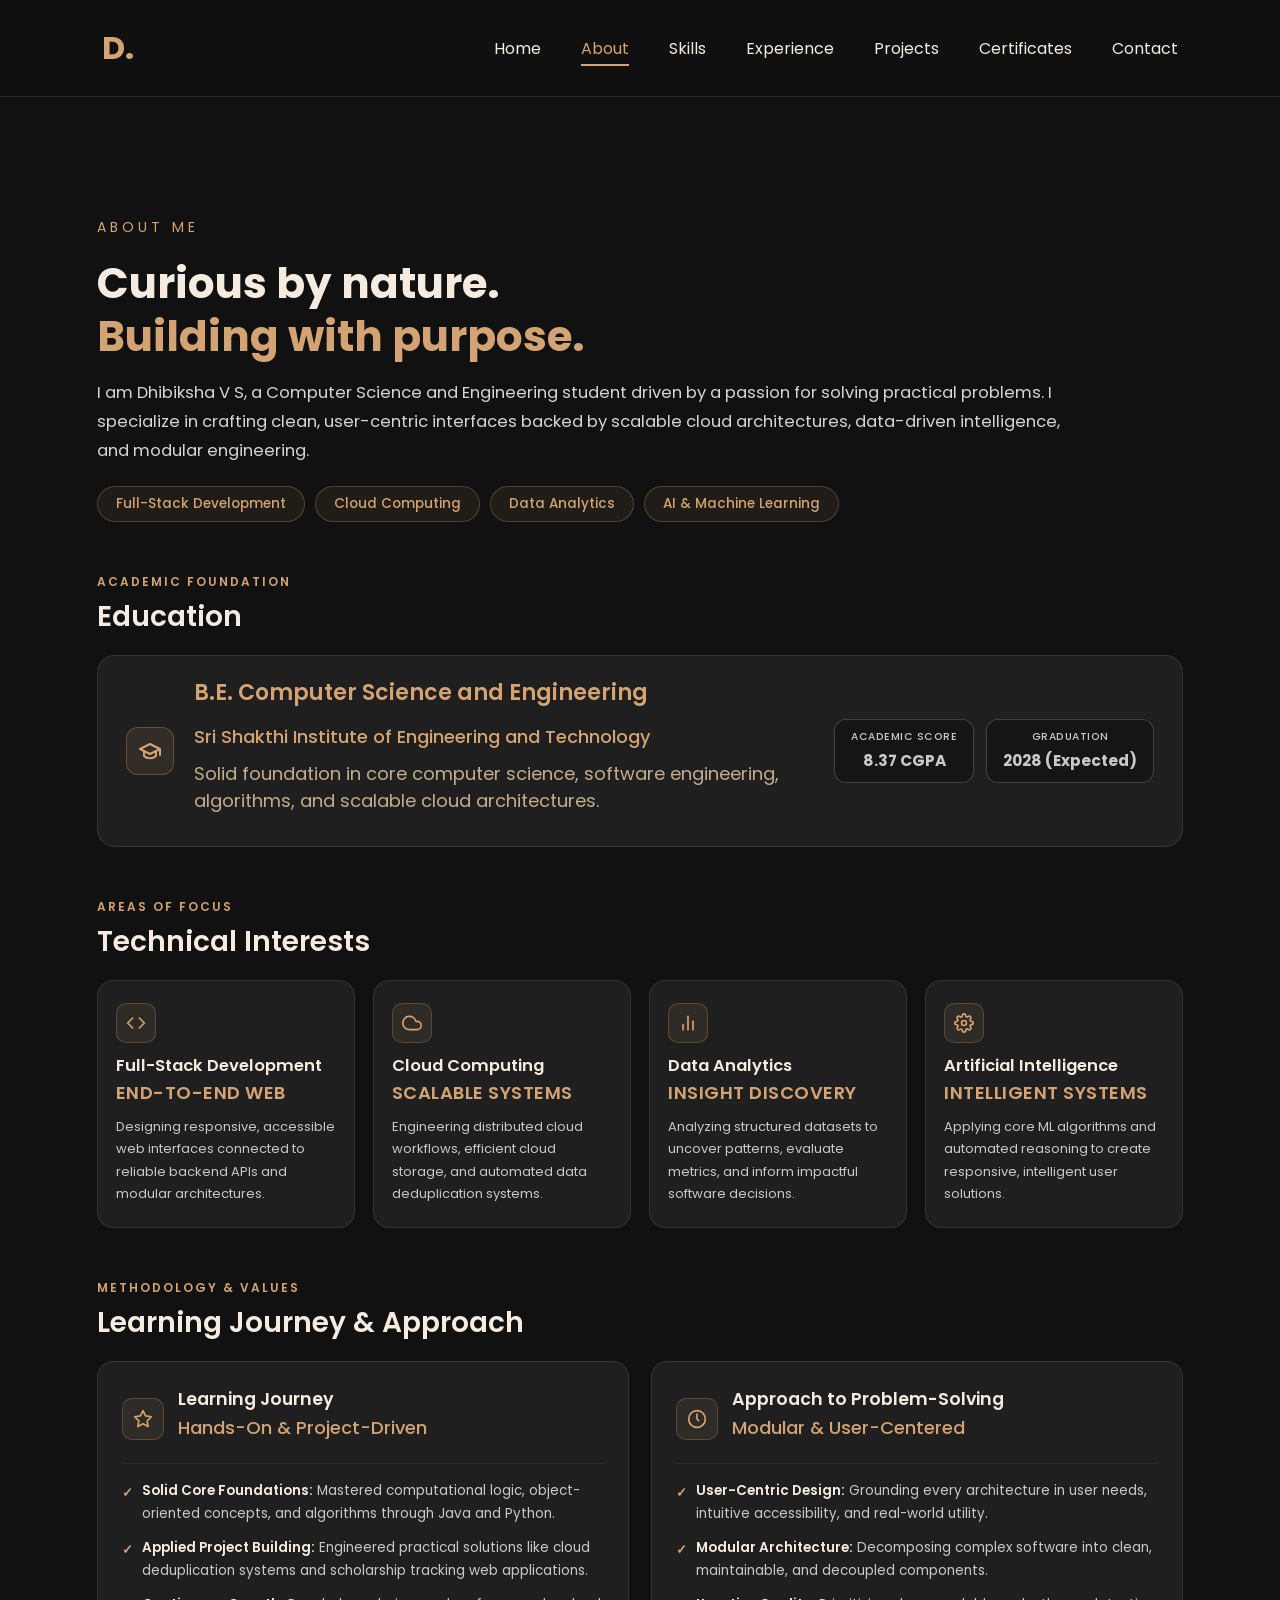
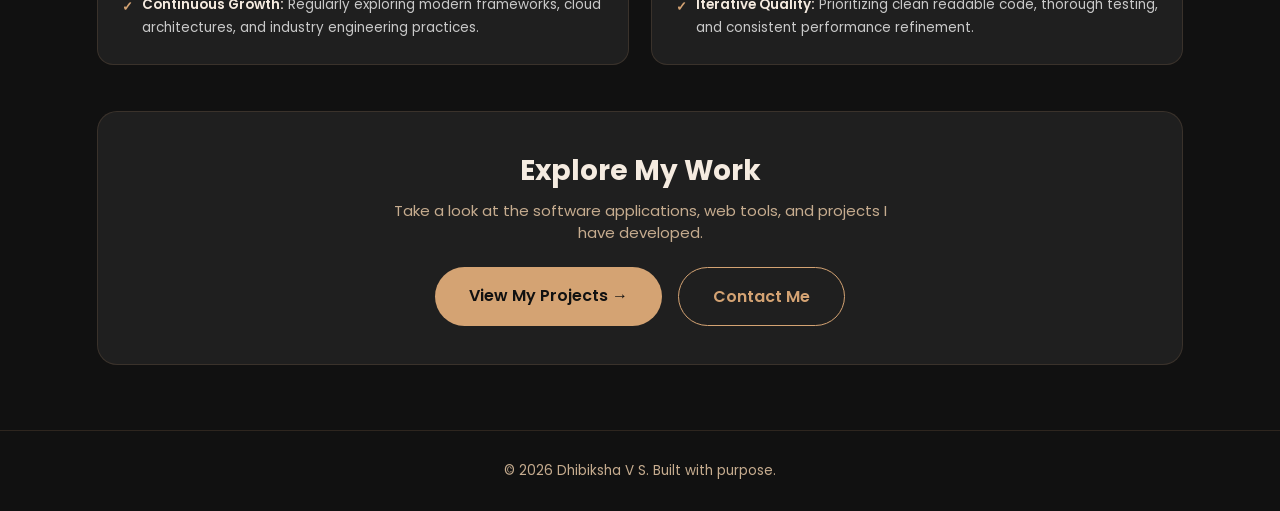
==== commit 31aecd8a: "Update portfolio projects and design" ====
--- a/about.html
+++ b/about.html
@@ -1,562 +1,282 @@
 <!DOCTYPE html>
-
 <html lang="en">
 
-
-
 <head>
-
-
-
     <meta charset="UTF-8">
-
-
-
-    <meta name="viewport"
-
-    content="width=device-width, initial-scale=1.0">
-
-
-
+    <meta name="viewport" content="width=device-width, initial-scale=1.0">
     <title>About Me | Dhibiksha V S</title>
-
     
-
     <!-- CSS -->
-
-
-
-    <link rel="stylesheet"
-
-    href="style.css">
-
-
+    <link rel="stylesheet" href="style.css">
 
     <!-- Google Font -->
-
-
-
-    <link
-
-    href="https://fonts.googleapis.com/css2?family=Poppins:wght@300;400;500;600;700&display=swap"
-
-    rel="stylesheet">
-
+    <link href="https://fonts.googleapis.com/css2?family=Poppins:wght@300;400;500;600;700&display=swap" rel="stylesheet">
     
-
     <link rel="icon" type="image/png" href="images/image.png">
-
 </head>
 
-
-
 <body>
 
-
-
     <!-- Navbar -->
-
-
-
     <nav class="navbar">
-
-
-
         <div class="logo">
-
             <a href="index.html#home" class="logo-link">D.</a>
-
         </div>
 
-
-
         <div class="menu-toggle">
-
             ☰
-
         </div>
 
-
-
         <ul class="nav-links">
-
-
-
             <li><a href="index.html#home">Home</a></li>
-
-
-
             <li><a href="about.html" class="active">About</a></li>
-
-
-
             <li><a href="index.html#skills">Skills</a></li>
-
-
-
             <li><a href="experience.html">Experience</a></li>
-
-
-
             <li><a href="projects.html">Projects</a></li>
-
             <li><a href="certificates.html">Certificates</a></li>
-
-
-
             <li><a href="index.html#contact">Contact</a></li>
-
-
-
         </ul>
-
-
-
     </nav>
 
-
-
     <!-- Main About Content -->
-
-
-
     <main class="about-page">
 
-
-
-        <!-- Intro Header -->
-
-
-
+        <!-- 1. Intro Header -->
         <section class="about-page-hero">
-
-
-
-            <p class="section-tag">
-
+            <p class="section-tag">
                 ABOUT ME
-
-            </p>
-
-
+            </p>
 
             <h1>
-
                 Curious by nature. <br>
-
                 <span>Building with purpose.</span>
-
             </h1>
 
-
-
             <p class="about-page-intro">
-
-                I am Dhibiksha V S, a Computer Science and Engineering student at Sri Shakthi Institute of Engineering and Technology. I am driven by a deep curiosity about how digital systems function, and I focus on building practical, user-centric software that bridges clean, intuitive frontend interfaces with reliable, scalable backend engineering.
-
-            </p>
-
-
+                I am Dhibiksha V S, a Computer Science and Engineering student driven by a passion for solving practical problems. I specialize in crafting clean, user-centric interfaces backed by scalable cloud architectures, data-driven intelligence, and modular engineering.
+            </p>
 
             <div class="about-highlights">
-
-
-
-                <div class="highlight">
-
-                    Full-Stack Development
-
-                </div>
-
-
-
-                <div class="highlight">
-
-                    Cloud Computing
-
-                </div>
-
-
-
-                <div class="highlight">
-
-                    Data Analytics
-
-                </div>
-
-
-
-                <div class="highlight">
-
-                    Artificial Intelligence
-
-                </div>
-
-
-
-                <div class="highlight">
-
-                    Modular Problem-Solving
-
-                </div>
-
-
-
-            </div>
-
-
-
-        </section>
-
-
-
-        <!-- Education Section -->
-
-
-
+                <span class="highlight">Full-Stack Development</span>
+                <span class="highlight">Cloud Computing</span>
+                <span class="highlight">Data Analytics</span>
+                <span class="highlight">AI &amp; Machine Learning</span>
+            </div>
+        </section>
+
+        <!-- 2. Education Section -->
         <section class="about-page-section">
-
-
-
-            <p class="section-tag">
-
+            <p class="section-tag">
                 ACADEMIC FOUNDATION
-
-            </p>
-
-
+            </p>
 
             <h2 class="about-section-heading">
-
                 Education
-
             </h2>
 
-
-
-            <div class="about-card education-card">
-
-
-
-                <h3>B.E. Computer Science and Engineering</h3>
-
-
-
-                <p>Sri Shakthi Institute of Engineering and Technology</p>
-
-
-
-                <span>
-
-                    Undergraduate engineering program focusing on computer science fundamentals, data structures and algorithms, database management systems, object-oriented software engineering, and cloud technologies. Combining strong academic foundations with hands-on, practical software implementation.
-
-                </span>
-
-
-
-            </div>
-
-
-
-        </section>
-
-
-
-        <!-- Technical Interests Section -->
-
-
-
+            <div class="about-card education-card-compact">
+                <div class="edu-card-main">
+                    <div class="edu-icon-badge" aria-hidden="true">
+                        <svg viewBox="0 0 24 24" fill="none" stroke="currentColor" stroke-width="2" stroke-linecap="round" stroke-linejoin="round">
+                            <path d="M22 10v6M2 10l10-5 10 5-10 5z"></path>
+                            <path d="M6 12v5c3 3 9 3 12 0v-5"></path>
+                        </svg>
+                    </div>
+                    <div class="edu-info">
+                        <h3 class="edu-degree">B.E. Computer Science and Engineering</h3>
+                        <p class="edu-college">Sri Shakthi Institute of Engineering and Technology</p>
+                        <p class="edu-focus">Solid foundation in core computer science, software engineering, algorithms, and scalable cloud architectures.</p>
+                    </div>
+                </div>
+
+                <div class="edu-meta-badges">
+                    <div class="edu-stat-chip">
+                        <span class="edu-stat-label">Academic Score</span>
+                        <span class="edu-stat-val">8.37 CGPA</span>
+                    </div>
+                    <div class="edu-stat-chip">
+                        <span class="edu-stat-label">Graduation</span>
+                        <span class="edu-stat-val">2028 (Expected)</span>
+                    </div>
+                </div>
+            </div>
+        </section>
+
+        <!-- 3. Technical Interests Section -->
         <section class="about-page-section">
-
-
-
-            <p class="section-tag">
-
+            <p class="section-tag">
                 AREAS OF FOCUS
-
-            </p>
-
-
+            </p>
 
             <h2 class="about-section-heading">
-
                 Technical Interests
-
             </h2>
 
-
-
             <div class="about-grid-4">
-
-
-
-                <div class="about-card">
-
-
-
+                <!-- Card 1: Full-Stack Development -->
+                <div class="about-card tech-interest-card">
+                    <div class="interest-icon-badge" aria-hidden="true">
+                        <svg viewBox="0 0 24 24" fill="none" stroke="currentColor" stroke-width="2" stroke-linecap="round" stroke-linejoin="round">
+                            <polyline points="16 18 22 12 16 6"></polyline>
+                            <polyline points="8 6 2 12 8 18"></polyline>
+                        </svg>
+                    </div>
                     <h3>Full-Stack Development</h3>
-
-
-
-                    <p>End-to-End Modern Web</p>
-
-
-
-                    <span>
-
-                        Designing responsive, accessible web interfaces and connecting them to robust backend services and REST APIs using modern web standards and database architectures.
-
-                    </span>
-
-
-
-                </div>
-
-
-
-                <div class="about-card">
-
-
-
+                    <p class="interest-sub">End-to-End Web</p>
+                    <span class="interest-desc">
+                        Designing responsive, accessible web interfaces connected to reliable backend APIs and modular architectures.
+                    </span>
+                </div>
+
+                <!-- Card 2: Cloud Computing -->
+                <div class="about-card tech-interest-card">
+                    <div class="interest-icon-badge" aria-hidden="true">
+                        <svg viewBox="0 0 24 24" fill="none" stroke="currentColor" stroke-width="2" stroke-linecap="round" stroke-linejoin="round">
+                            <path d="M18 10h-1.26A8 8 0 1 0 9 20h9a5 5 0 0 0 0-10z"></path>
+                        </svg>
+                    </div>
                     <h3>Cloud Computing</h3>
-
-
-
-                    <p>Scalable Systems & Storage</p>
-
-
-
-                    <span>
-
-                        Exploring distributed cloud environments, scalable cloud workflows, and data efficiency strategies including cloud data redundancy removal and deduplication.
-
-                    </span>
-
-
-
-                </div>
-
-
-
-                <div class="about-card">
-
-
-
+                    <p class="interest-sub">Scalable Systems</p>
+                    <span class="interest-desc">
+                        Engineering distributed cloud workflows, efficient cloud storage, and automated data deduplication systems.
+                    </span>
+                </div>
+
+                <!-- Card 3: Data Analytics -->
+                <div class="about-card tech-interest-card">
+                    <div class="interest-icon-badge" aria-hidden="true">
+                        <svg viewBox="0 0 24 24" fill="none" stroke="currentColor" stroke-width="2" stroke-linecap="round" stroke-linejoin="round">
+                            <line x1="18" y1="20" x2="18" y2="10"></line>
+                            <line x1="12" y1="20" x2="12" y2="4"></line>
+                            <line x1="6" y1="20" x2="6" y2="14"></line>
+                        </svg>
+                    </div>
                     <h3>Data Analytics</h3>
-
-
-
-                    <p>Insight Discovery</p>
-
-
-
-                    <span>
-
-                        Analyzing structured datasets, discovering underlying trends, and leveraging analytical workflows to solve real-world problems and guide software decisions.
-
-                    </span>
-
-
-
-                </div>
-
-
-
-                <div class="about-card">
-
-
-
+                    <p class="interest-sub">Insight Discovery</p>
+                    <span class="interest-desc">
+                        Analyzing structured datasets to uncover patterns, evaluate metrics, and inform impactful software decisions.
+                    </span>
+                </div>
+
+                <!-- Card 4: Artificial Intelligence -->
+                <div class="about-card tech-interest-card">
+                    <div class="interest-icon-badge" aria-hidden="true">
+                        <svg viewBox="0 0 24 24" fill="none" stroke="currentColor" stroke-width="2" stroke-linecap="round" stroke-linejoin="round">
+                            <circle cx="12" cy="12" r="3"></circle>
+                            <path d="M19.4 15a1.65 1.65 0 0 0 .33 1.82l.06.06a2 2 0 0 1 0 2.83 2 2 0 0 1-2.83 0l-.06-.06a1.65 1.65 0 0 0-1.82-.33 1.65 1.65 0 0 0-1 1.51V21a2 2 0 0 1-2 2 2 2 0 0 1-2-2v-.09A1.65 1.65 0 0 0 9 19.4a1.65 1.65 0 0 0-1.82.33l-.06.06a2 2 0 0 1-2.83 0 2 2 0 0 1 0-2.83l.06-.06a1.65 1.65 0 0 0 .33-1.82 1.65 1.65 0 0 0-1.51-1H3a2 2 0 0 1-2-2 2 2 0 0 1 2-2h.09A1.65 1.65 0 0 0 4.6 9a1.65 1.65 0 0 0-.33-1.82l-.06-.06a2 2 0 0 1 0-2.83 2 2 0 0 1 2.83 0l.06.06a1.65 1.65 0 0 0 1.82.33H9a1.65 1.65 0 0 0 1-1.51V3a2 2 0 0 1 2-2 2 2 0 0 1 2 2v.09a1.65 1.65 0 0 0 1 1.51 1.65 1.65 0 0 0 1.82-.33l.06-.06a2 2 0 0 1 2.83 0 2 2 0 0 1 0 2.83l-.06.06a1.65 1.65 0 0 0-.33 1.82V9a1.65 1.65 0 0 0 1.51 1H21a2 2 0 0 1 2 2 2 2 0 0 1-2 2h-.09a1.65 1.65 0 0 0-1.51 1z"></path>
+                        </svg>
+                    </div>
                     <h3>Artificial Intelligence</h3>
-
-
-
-                    <p>Intelligent Applications</p>
-
-
-
-                    <span>
-
-                        Studying foundational machine learning concepts, automated workflows, and practical applications of modern AI to build smarter, more responsive user solutions.
-
-                    </span>
-
-
-
-                </div>
-
-
-
-            </div>
-
-
-
-        </section>
-
-
-
-        <!-- Learning Journey and Approach -->
-
-
-
+                    <p class="interest-sub">Intelligent Systems</p>
+                    <span class="interest-desc">
+                        Applying core ML algorithms and automated reasoning to create responsive, intelligent user solutions.
+                    </span>
+                </div>
+            </div>
+        </section>
+
+        <!-- 4. Learning Journey and Approach -->
         <section class="about-page-section">
-
-
-
-            <p class="section-tag">
-
-                METHODOLOGY & VALUES
-
-            </p>
-
-
+            <p class="section-tag">
+                METHODOLOGY &amp; VALUES
+            </p>
 
             <h2 class="about-section-heading">
-
-                Learning Journey & Approach
-
+                Learning Journey &amp; Approach
             </h2>
 
-
-
             <div class="about-grid-2">
-
-
-
-                <div class="about-card">
-
-
-
-                    <h3>Learning Journey</h3>
-
-
-
-                    <p>Hands-On Experimentation</p>
-
-
-
-                    <span>
-
-                        My technical journey began with core programming in Java and Python, where I learned the fundamentals of computational logic and problem deconstruction. I quickly moved to project-driven learning, designing complete applications such as the Scholarship Tracker, cloud deduplication tools, and interactive web projects. I believe in continuous curiosity—regularly exploring new tools, frameworks, and engineering practices to level up my craft.
-
-                    </span>
-
-
-
-                </div>
-
-
-
-                <div class="about-card">
-
-
-
-                    <h3>Approach to Problem-Solving</h3>
-
-
-
-                    <p>Analytical, Modular, & User-Centered</p>
-
-
-
-                    <span>
-
-                        Every technical challenge begins with deeply understanding user needs and constraints. I break complex problems into modular, maintainable units, prioritize clean and readable code, and iterate through continuous testing. For me, good engineering is not just about writing code that works—it is about creating reliable, scalable solutions that people genuinely enjoy using.
-
-                    </span>
-
-
-
-                </div>
-
-
-
-            </div>
-
-
-
-        </section>
-
-
-
-        <!-- CTA Section -->
-
-
-
+                <!-- Card 1: Learning Journey -->
+                <div class="about-card journey-card">
+                    <div class="journey-card-header">
+                        <div class="journey-icon-badge" aria-hidden="true">
+                            <svg viewBox="0 0 24 24" fill="none" stroke="currentColor" stroke-width="2" stroke-linecap="round" stroke-linejoin="round">
+                                <polygon points="12 2 15.09 8.26 22 9.27 17 14.14 18.18 21.02 12 17.77 5.82 21.02 7 14.14 2 9.27 8.91 8.26 12 2"></polygon>
+                            </svg>
+                        </div>
+                        <div>
+                            <h3>Learning Journey</h3>
+                            <p class="journey-sub">Hands-On &amp; Project-Driven</p>
+                        </div>
+                    </div>
+
+                    <ul class="journey-keypoints">
+                        <li>
+                            <span class="point-bullet">✓</span>
+                            <span><strong>Solid Core Foundations:</strong> Mastered computational logic, object-oriented concepts, and algorithms through Java and Python.</span>
+                        </li>
+                        <li>
+                            <span class="point-bullet">✓</span>
+                            <span><strong>Applied Project Building:</strong> Engineered practical solutions like cloud deduplication systems and scholarship tracking web applications.</span>
+                        </li>
+                        <li>
+                            <span class="point-bullet">✓</span>
+                            <span><strong>Continuous Growth:</strong> Regularly exploring modern frameworks, cloud architectures, and industry engineering practices.</span>
+                        </li>
+                    </ul>
+                </div>
+
+                <!-- Card 2: Approach to Problem-Solving -->
+                <div class="about-card journey-card">
+                    <div class="journey-card-header">
+                        <div class="journey-icon-badge" aria-hidden="true">
+                            <svg viewBox="0 0 24 24" fill="none" stroke="currentColor" stroke-width="2" stroke-linecap="round" stroke-linejoin="round">
+                                <circle cx="12" cy="12" r="10"></circle>
+                                <polyline points="12 6 12 12 14 14"></polyline>
+                            </svg>
+                        </div>
+                        <div>
+                            <h3>Approach to Problem-Solving</h3>
+                            <p class="journey-sub">Modular &amp; User-Centered</p>
+                        </div>
+                    </div>
+
+                    <ul class="journey-keypoints">
+                        <li>
+                            <span class="point-bullet">✓</span>
+                            <span><strong>User-Centric Design:</strong> Grounding every architecture in user needs, intuitive accessibility, and real-world utility.</span>
+                        </li>
+                        <li>
+                            <span class="point-bullet">✓</span>
+                            <span><strong>Modular Architecture:</strong> Decomposing complex software into clean, maintainable, and decoupled components.</span>
+                        </li>
+                        <li>
+                            <span class="point-bullet">✓</span>
+                            <span><strong>Iterative Quality:</strong> Prioritizing clean readable code, thorough testing, and consistent performance refinement.</span>
+                        </li>
+                    </ul>
+                </div>
+            </div>
+        </section>
+
+        <!-- 5. CTA Section -->
         <section class="about-page-cta">
-
-
-
             <h2>Explore My Work</h2>
-
-
-
             <p>
-
                 Take a look at the software applications, web tools, and projects I have developed.
-
-            </p>
-
-
+            </p>
 
             <div class="cta-buttons">
-
-
-
                 <a href="index.html#projects" class="primary-btn">
-
                     View My Projects &rarr;
-
                 </a>
 
-
-
                 <a href="index.html#contact" class="secondary-btn">
-
                     Contact Me
-
                 </a>
-
-
-
-            </div>
-
-
-
-        </section>
-
-
+            </div>
+        </section>
 
     </main>
 
-
-
     <!-- Footer -->
-
-
-
     <footer class="about-footer">
-
-
-
         <p>&copy; 2026 Dhibiksha V S. Built with purpose.</p>
-
-
-
     </footer>
 
-
-
     <!-- JavaScript -->
-
-
-
     <script src="script.js"></script>
 
-
-
 </body>
 
-
-
 </html>
-
--- a/style.css
+++ b/style.css
@@ -918,163 +918,493 @@
 
 /* About Page (about.html) */
 
-.about-page{
-
-    padding: 140px 8% 80px;
-
-    max-width: 1200px;
-
+.about-page {
+    padding: 120px 6% 65px;
+    max-width: 1240px;
+    width: 100%;
     margin: 0 auto;
-}
-
-.about-page-hero{
-
-    margin-bottom: 70px;
-}
-
-.about-page-hero h1{
-
-    font-size: 52px;
-
-    line-height: 1.2;
-
-    margin: 15px 0 25px;
-
+    box-sizing: border-box;
+}
+
+.about-page-hero {
+    margin-bottom: 46px;
+}
+
+.about-page-hero h1 {
+    font-size: 42px;
+    line-height: 1.25;
+    margin: 12px 0 16px;
     font-weight: 700;
 }
 
-.about-page-hero h1 span{
-
-    color: var(--primary-color);
-}
-
-.about-page-intro{
-
-    font-size: 18px;
-
-    line-height: 1.9;
-
+.about-page-hero h1 span {
+    color: var(--primary-color);
+}
+
+.about-page-intro {
+    font-size: 16.5px;
+    line-height: 1.75;
     color: #d6d6d6;
-
-    max-width: 850px;
-
-    margin-bottom: 30px;
-}
-
-.about-page-section{
-
-    margin-bottom: 70px;
-}
-
-.about-section-heading{
-
-    font-size: 32px;
-
-    margin: 10px 0 30px;
-
+    max-width: 980px;
+    margin-bottom: 20px;
+}
+
+.about-page .about-highlights {
+    display: flex;
+    flex-wrap: wrap;
+    gap: 10px;
+    margin-top: 16px;
+}
+
+.about-page .about-highlights .highlight {
+    padding: 7px 18px;
+    border-radius: 20px;
+    background: rgba(212, 163, 115, 0.08);
+    border: 1px solid rgba(212, 163, 115, 0.28);
+    color: var(--primary-color);
+    font-size: 13.5px;
+    font-weight: 500;
+    transition: transform 0.25s ease, background 0.25s ease, border-color 0.25s ease;
+}
+
+.about-page .about-highlights .highlight:hover {
+    transform: translateY(-2px);
+    background: rgba(212, 163, 115, 0.16);
+    border-color: var(--primary-color);
+}
+
+.about-page-section {
+    margin-bottom: 46px;
+}
+
+.about-page-section .section-tag {
+    color: var(--primary-color);
+    font-size: 12px;
     font-weight: 600;
-
+    letter-spacing: 2px;
+    text-transform: uppercase;
+    margin-bottom: 4px;
+    display: inline-block;
+}
+
+.about-section-heading {
+    font-size: 28px;
+    margin: 4px 0 20px;
+    font-weight: 600;
     color: var(--text-color);
-}
-
-.about-grid-2{
-
+    line-height: 1.3;
+}
+
+/* Compact Education Card */
+.education-card-compact {
+    background: var(--card-color);
+    border: 1px solid var(--border-color);
+    border-radius: 18px;
+    padding: 22px 28px;
+    display: flex;
+    align-items: center;
+    justify-content: space-between;
+    gap: 24px;
+    transition: transform 0.3s ease, border-color 0.3s ease, box-shadow 0.3s ease;
+    box-sizing: border-box;
+}
+
+.education-card-compact:hover {
+    transform: translateY(-3px);
+    border-color: rgba(212, 163, 115, 0.4);
+    box-shadow: 0 12px 28px rgba(0, 0, 0, 0.4), 0 0 16px rgba(212, 163, 115, 0.06);
+}
+
+.edu-card-main {
+    display: flex;
+    align-items: center;
+    gap: 20px;
+    min-width: 0;
+    flex: 1;
+}
+
+.edu-icon-badge {
+    width: 48px;
+    height: 48px;
+    border-radius: 12px;
+    background: rgba(212, 163, 115, 0.1);
+    border: 1px solid rgba(212, 163, 115, 0.3);
+    display: flex;
+    align-items: center;
+    justify-content: center;
+    flex-shrink: 0;
+    color: var(--primary-color);
+}
+
+.edu-icon-badge svg {
+    width: 24px;
+    height: 24px;
+}
+
+.edu-info {
+    min-width: 0;
+}
+
+.edu-degree {
+    font-size: 19px;
+    font-weight: 600;
+    color: var(--text-color);
+    margin: 0 0 3px 0;
+    line-height: 1.35;
+}
+
+.edu-college {
+    font-size: 14.5px;
+    font-weight: 500;
+    color: var(--primary-color);
+    margin: 0 0 5px 0;
+}
+
+.edu-focus {
+    font-size: 13px;
+    color: var(--secondary-text);
+    line-height: 1.5;
+    margin: 0;
+}
+
+.edu-meta-badges {
+    display: flex;
+    gap: 12px;
+    flex-shrink: 0;
+    align-items: center;
+}
+
+.edu-stat-chip {
+    background: rgba(18, 18, 18, 0.7);
+    border: 1px solid rgba(212, 163, 115, 0.28);
+    border-radius: 12px;
+    padding: 8px 16px;
+    display: flex;
+    flex-direction: column;
+    align-items: center;
+    text-align: center;
+    min-width: 110px;
+}
+
+.edu-stat-label {
+    font-size: 10.5px;
+    font-weight: 500;
+    text-transform: uppercase;
+    letter-spacing: 0.5px;
+    color: var(--secondary-text);
+    margin-bottom: 2px;
+}
+
+.edu-stat-val {
+    font-size: 15.5px;
+    font-weight: 700;
+    color: var(--primary-color);
+    font-family: 'Poppins', sans-serif;
+    white-space: nowrap;
+}
+
+/* Technical Interests: 4 Compact Icon-based Cards */
+.about-grid-4 {
     display: grid;
-
+    grid-template-columns: repeat(4, 1fr);
+    gap: 18px;
+    align-items: stretch;
+}
+
+.tech-interest-card {
+    background: var(--card-color);
+    border: 1px solid var(--border-color);
+    border-radius: 16px;
+    padding: 22px 18px;
+    display: flex;
+    flex-direction: column;
+    height: 100%;
+    box-sizing: border-box;
+    transition: transform 0.3s ease, border-color 0.3s ease, box-shadow 0.3s ease;
+}
+
+.tech-interest-card:hover {
+    transform: translateY(-4px);
+    border-color: rgba(212, 163, 115, 0.4);
+    box-shadow: 0 12px 28px rgba(0, 0, 0, 0.4), 0 0 16px rgba(212, 163, 115, 0.05);
+}
+
+.interest-icon-badge {
+    width: 40px;
+    height: 40px;
+    border-radius: 10px;
+    background: rgba(212, 163, 115, 0.09);
+    border: 1px solid rgba(212, 163, 115, 0.25);
+    display: flex;
+    align-items: center;
+    justify-content: center;
+    color: var(--primary-color);
+    margin-bottom: 12px;
+    flex-shrink: 0;
+}
+
+.interest-icon-badge svg {
+    width: 20px;
+    height: 20px;
+}
+
+.tech-interest-card h3 {
+    font-size: 16.5px;
+    font-weight: 600;
+    color: var(--text-color);
+    margin: 0 0 2px 0;
+    line-height: 1.35;
+}
+
+.interest-sub {
+    font-size: 11.5px;
+    font-weight: 600;
+    text-transform: uppercase;
+    letter-spacing: 0.5px;
+    color: var(--primary-color);
+    margin: 0 0 10px 0;
+}
+
+.interest-desc {
+    font-size: 13px;
+    line-height: 1.55;
+    color: #b5b5b5;
+    display: block;
+    margin: 0;
+}
+
+/* Learning Journey & Approach: 2 Compact Key-point Cards */
+.about-grid-2 {
+    display: grid;
     grid-template-columns: repeat(2, 1fr);
-
-    gap: 30px;
-}
-
-.about-grid-4{
-
-    display: grid;
-
-    grid-template-columns: repeat(2, 1fr);
-
-    gap: 25px;
-}
-
-.education-card{
-
-    max-width: 100%;
-}
-
-.education-card h3{
-
-    font-size: 26px;
-}
-
-.education-card p{
-
+    gap: 22px;
+    align-items: stretch;
+}
+
+.journey-card {
+    background: var(--card-color);
+    border: 1px solid var(--border-color);
+    border-radius: 16px;
+    padding: 24px 24px;
+    display: flex;
+    flex-direction: column;
+    height: 100%;
+    box-sizing: border-box;
+    transition: transform 0.3s ease, border-color 0.3s ease, box-shadow 0.3s ease;
+}
+
+.journey-card:hover {
+    transform: translateY(-4px);
+    border-color: rgba(212, 163, 115, 0.4);
+    box-shadow: 0 12px 28px rgba(0, 0, 0, 0.4), 0 0 16px rgba(212, 163, 115, 0.05);
+}
+
+.journey-card-header {
+    display: flex;
+    align-items: center;
+    gap: 14px;
+    margin-bottom: 16px;
+    padding-bottom: 12px;
+    border-bottom: 1px solid rgba(255, 255, 255, 0.06);
+}
+
+.journey-icon-badge {
+    width: 42px;
+    height: 42px;
+    border-radius: 10px;
+    background: rgba(212, 163, 115, 0.09);
+    border: 1px solid rgba(212, 163, 115, 0.25);
+    display: flex;
+    align-items: center;
+    justify-content: center;
+    color: var(--primary-color);
+    flex-shrink: 0;
+}
+
+.journey-icon-badge svg {
+    width: 20px;
+    height: 20px;
+}
+
+.journey-card h3 {
+    font-size: 17.5px;
+    font-weight: 600;
+    color: var(--text-color);
+    margin: 0 0 2px 0;
+}
+
+.journey-sub {
+    font-size: 12px;
+    color: var(--primary-color);
+    font-weight: 500;
+    margin: 0;
+}
+
+.journey-keypoints {
+    list-style: none;
+    padding: 0;
+    margin: 0;
+    display: flex;
+    flex-direction: column;
+    gap: 11px;
+}
+
+.journey-keypoints li {
+    display: flex;
+    align-items: flex-start;
+    gap: 9px;
+    font-size: 13.5px;
+    line-height: 1.55;
+    color: #b5b5b5;
+}
+
+.journey-keypoints .point-bullet {
+    color: var(--primary-color);
+    font-size: 13px;
+    font-weight: 700;
+    flex-shrink: 0;
+    margin-top: 2px;
+}
+
+.journey-keypoints strong {
+    color: var(--text-color);
+    font-weight: 600;
+}
+
+/* Reduced Size CTA Section */
+.about-page-cta {
+    text-align: center;
+    padding: 38px 28px;
+    background: var(--card-color);
+    border: 1px solid var(--border-color);
+    border-radius: 20px;
+    margin-top: 36px;
+}
+
+.about-page-cta h2 {
+    font-size: 28px;
+    margin-bottom: 8px;
+    color: var(--text-color);
+}
+
+.about-page-cta p {
     color: var(--secondary-text);
-
-    font-size: 18px;
-
-    font-weight: 500;
-}
-
-.about-page-cta{
-
+    font-size: 15px;
+    margin-bottom: 22px;
+    max-width: 520px;
+    margin-left: auto;
+    margin-right: auto;
+    line-height: 1.5;
+}
+
+.about-page-cta .cta-buttons {
+    display: flex;
+    justify-content: center;
+    gap: 16px;
+    flex-wrap: wrap;
+}
+
+.about-footer {
     text-align: center;
-
-    padding: 60px 40px;
-
-    background: var(--card-color);
-
-    border: 1px solid var(--border-color);
-
-    border-radius: 28px;
-
-    margin-top: 50px;
-}
-
-.about-page-cta h2{
-
-    font-size: 34px;
-
-    margin-bottom: 15px;
-
-    color: var(--text-color);
-}
-
-.about-page-cta p{
-
-    color: #c9c9c9;
-
-    font-size: 17px;
-
-    margin-bottom: 30px;
-
-    max-width: 600px;
-
-    margin-left: auto;
-
-    margin-right: auto;
-}
-
-.about-page-cta .cta-buttons{
-
-    display: flex;
-
-    justify-content: center;
-
-    gap: 20px;
-
-    flex-wrap: wrap;
-}
-
-.about-footer{
-
-    text-align: center;
-
-    padding: 35px 8%;
-
+    padding: 30px 8%;
     border-top: 1px solid var(--border-color);
-
     color: var(--secondary-text);
-
-    font-size: 14px;
+    font-size: 13.5px;
+}
+
+/* Responsive About Page Breakpoints */
+@media (max-width: 1024px) {
+    .about-grid-4 {
+        grid-template-columns: repeat(2, 1fr);
+        gap: 16px;
+    }
+
+    .education-card-compact {
+        padding: 20px 22px;
+    }
+
+    .edu-degree {
+        font-size: 18px;
+    }
+}
+
+@media (max-width: 768px) {
+    .about-page {
+        padding: 105px 6% 50px;
+    }
+
+    .about-page-hero h1 {
+        font-size: 32px;
+    }
+
+    .about-section-heading {
+        font-size: 24px;
+        margin-bottom: 16px;
+    }
+
+    .education-card-compact {
+        flex-direction: column;
+        align-items: flex-start;
+        gap: 16px;
+    }
+
+    .edu-meta-badges {
+        width: 100%;
+        gap: 10px;
+    }
+
+    .edu-stat-chip {
+        flex: 1;
+        min-width: auto;
+    }
+
+    .about-grid-4 {
+        grid-template-columns: 1fr;
+        gap: 14px;
+    }
+
+    .about-grid-2 {
+        grid-template-columns: 1fr;
+        gap: 16px;
+    }
+
+    .about-page-cta {
+        padding: 32px 18px;
+    }
+
+    .about-page-cta h2 {
+        font-size: 24px;
+    }
+}
+
+@media (max-width: 480px) {
+    .about-page-hero h1 {
+        font-size: 27px;
+    }
+
+    .about-page-intro {
+        font-size: 15px;
+    }
+
+    .about-page .about-highlights .highlight {
+        font-size: 12px;
+        padding: 6px 14px;
+    }
+
+    .edu-card-main {
+        flex-direction: column;
+        align-items: flex-start;
+        gap: 12px;
+    }
+
+    .edu-meta-badges {
+        flex-direction: column;
+        width: 100%;
+    }
+
+    .edu-stat-chip {
+        width: 100%;
+    }
 }
 
 .logo-link{
@@ -1644,11 +1974,15 @@
 
 .projects-page{
 
-    padding: 140px 8% 80px;
+    padding: 120px 6% 70px;
 
     max-width: 1250px;
 
+    width: 100%;
+
     margin: 0 auto;
+
+    box-sizing: border-box;
 }
 
 .projects-page-header{
@@ -1748,15 +2082,132 @@
 
 /* Projects Page Grid */
 
+/* Projects Page Grid - 3 Columns Desktop, 2 Tablet, 1 Mobile */
 .projects-grid-page{
 
     padding: 0;
 
     display: grid;
 
-    grid-template-columns: repeat(auto-fit, minmax(340px, 1fr));
-
-    gap: 30px;
+    grid-template-columns: repeat(3, 1fr);
+
+    gap: 28px;
+
+    align-items: stretch;
+}
+
+.projects-grid-page .project-card{
+    display: flex;
+    flex-direction: column;
+    justify-content: space-between;
+    height: 100%;
+    box-sizing: border-box;
+    padding: 24px 22px;
+    border-radius: 18px;
+}
+
+.projects-grid-page .project-gallery{
+    height: 195px;
+    border-radius: 14px;
+    margin-bottom: 18px;
+    border: 1px solid rgba(212, 163, 115, 0.2);
+    background: #141414;
+}
+
+.projects-grid-page .project-gallery img{
+    border-radius: 14px;
+}
+
+.projects-grid-page .project-card h3{
+    font-size: 18px;
+    min-height: 48px;
+    display: -webkit-box;
+    -webkit-line-clamp: 2;
+    -webkit-box-orient: vertical;
+    overflow: hidden;
+    margin-bottom: 10px;
+}
+
+.projects-grid-page .project-card p{
+    font-size: 13.5px;
+    line-height: 1.6;
+    color: #b8b8b8;
+    min-height: 64px;
+    display: -webkit-box;
+    -webkit-line-clamp: 3;
+    -webkit-box-orient: vertical;
+    overflow: hidden;
+    margin-bottom: 16px;
+    flex-grow: 1;
+}
+
+.projects-grid-page .project-tech{
+    display: flex;
+    flex-wrap: wrap;
+    gap: 6px;
+    margin-bottom: 18px;
+    min-height: 28px;
+}
+
+.projects-grid-page .project-tech span{
+    padding: 3px 10px;
+    font-size: 11.5px;
+    border-radius: 14px;
+    background: rgba(212, 163, 115, 0.08);
+    border: 1px solid rgba(212, 163, 115, 0.2);
+    color: var(--primary-color);
+    font-weight: 500;
+}
+
+.projects-grid-page .project-buttons{
+    display: flex;
+    align-items: center;
+    gap: 8px;
+    flex-wrap: wrap;
+    margin-top: auto;
+}
+
+.projects-grid-page .proj-btn{
+    padding: 8px 14px;
+    font-size: 12.5px;
+    border-radius: 20px;
+}
+
+.projects-grid-page .proj-badge{
+    padding: 7px 12px;
+    font-size: 11.5px;
+}
+
+@media (max-width: 1024px) {
+    .projects-grid-page {
+        grid-template-columns: repeat(2, 1fr);
+        gap: 24px;
+    }
+}
+
+@media (max-width: 768px) {
+    .projects-page {
+        padding: 105px 6% 60px;
+    }
+
+    .projects-page-header h1 {
+        font-size: 34px;
+    }
+
+    .projects-grid-page {
+        grid-template-columns: 1fr;
+        gap: 22px;
+        max-width: 480px;
+        margin: 0 auto;
+    }
+
+    .projects-grid-page .project-card h3 {
+        min-height: auto;
+    }
+
+    .projects-grid-page .project-card p {
+        min-height: auto;
+    }
 }
 
 .project-card.filtered-out{
@@ -2139,20 +2590,7 @@
 
 .project-gallery::after{
 
-    content: "";
-
-    position: absolute;
-
-    inset: 0;
-
-    background:
-    linear-gradient(
-    to top,
-    rgba(0,0,0,0.35),
-    transparent
-    );
-
-    z-index: 2;
+    display: none;
 }
 
 /* Active Image */
@@ -2755,6 +3193,59 @@
 
     margin-bottom: 22px;
 }
+
+/* Modal Screenshots Grid */
+.modal-screenshots-grid {
+    display: grid;
+    grid-template-columns: repeat(2, 1fr);
+    gap: 14px;
+    margin-top: 8px;
+}
+
+.modal-screenshot-frame {
+    display: block;
+    position: relative;
+    width: 100%;
+    height: 180px;
+    border-radius: 12px;
+    overflow: hidden;
+    background: #141414;
+    border: 1px solid rgba(212, 163, 115, 0.25);
+    text-decoration: none;
+    transition: transform 0.3s ease, border-color 0.3s ease, box-shadow 0.3s ease;
+    cursor: pointer;
+}
+
+.modal-screenshot-frame:hover {
+    transform: translateY(-2px);
+    border-color: var(--primary-color);
+    box-shadow: 0 8px 22px rgba(0, 0, 0, 0.5), 0 0 12px rgba(212, 163, 115, 0.15);
+}
+
+.modal-screenshot-frame img {
+    width: 100%;
+    height: 100%;
+    object-fit: cover;
+    object-position: top center;
+    display: block;
+    transition: transform 0.35s ease;
+}
+
+.modal-screenshot-frame:hover img {
+    transform: scale(1.03);
+}
+
+@media (max-width: 600px) {
+    .modal-screenshots-grid {
+        grid-template-columns: 1fr;
+        gap: 12px;
+    }
+
+    .modal-screenshot-frame {
+        height: 160px;
+    }
+}
+
 
 .modal-section h4{
 
@@ -3018,7 +3509,8 @@
 }
 
 .company-logo-badge:hover,
-.experience-card:hover .company-logo-badge {
+.experience-card:hover .company-logo-badge,
+.preview-exp-card:hover .company-logo-badge {
     transform: scale(1.05);
     border-color: var(--primary-color);
     box-shadow: 0 6px 18px rgba(212, 163, 115, 0.3);
@@ -3153,6 +3645,52 @@
     background: rgba(212, 163, 115, 0.14);
 }
 
+/* Experience Certificate Link */
+.exp-actions {
+    margin-top: 20px;
+}
+
+.exp-cert-btn {
+    display: inline-flex;
+    align-items: center;
+    gap: 8px;
+    padding: 9px 18px;
+    border-radius: 24px;
+    font-size: 13px;
+    font-weight: 600;
+    color: var(--primary-color);
+    background: rgba(212, 163, 115, 0.08);
+    border: 1px solid rgba(212, 163, 115, 0.3);
+    text-decoration: none;
+    transition: all 0.3s ease;
+}
+
+.exp-cert-btn:hover {
+    background: var(--primary-color);
+    color: #111;
+    border-color: var(--primary-color);
+    transform: translateY(-2px);
+    box-shadow: 0 6px 16px rgba(212, 163, 115, 0.25);
+}
+
+.exp-cert-btn svg {
+    width: 14px;
+    height: 14px;
+    stroke: currentColor;
+    flex-shrink: 0;
+}
+
+.exp-cert-btn .external-icon {
+    width: 12px;
+    height: 12px;
+    opacity: 0.85;
+    transition: transform 0.3s ease;
+}
+
+.exp-cert-btn:hover .external-icon {
+    transform: translate(2px, -2px);
+}
+
 /* Key Learnings Column */
 .exp-learnings-col {
     background: rgba(26, 26, 26, 0.55);
@@ -3356,6 +3894,270 @@
     opacity: 0.85;
 }
 
+/* Certificate Image Preview */
+.cert-preview-frame {
+    position: relative;
+    width: 100%;
+    height: 180px;
+    border-radius: 12px;
+    overflow: hidden;
+    background: #0d0d0d;
+    border: 1px solid rgba(212, 163, 115, 0.2);
+}
+
+.cert-preview-link {
+    display: block;
+    width: 100%;
+    height: 100%;
+    position: relative;
+    text-decoration: none;
+    overflow: hidden;
+}
+
+.cert-preview-img {
+    width: 100%;
+    height: 100%;
+    object-fit: cover;
+    object-position: top center;
+    transition: transform 0.4s ease;
+    display: block;
+}
+
+.cert-preview-overlay {
+    position: absolute;
+    inset: 0;
+    background: rgba(0, 0, 0, 0.5);
+    display: flex;
+    align-items: center;
+    justify-content: center;
+    opacity: 0;
+    transition: opacity 0.3s ease;
+    z-index: 2;
+}
+
+.cert-preview-hint {
+    color: #fff;
+    font-size: 13px;
+    font-weight: 500;
+    display: inline-flex;
+    align-items: center;
+    gap: 7px;
+    padding: 7px 16px;
+    background: rgba(18, 18, 18, 0.9);
+    border-radius: 20px;
+    border: 1px solid rgba(212, 163, 115, 0.5);
+    box-shadow: 0 4px 14px rgba(0, 0, 0, 0.5);
+}
+
+.cert-preview-hint svg {
+    width: 15px;
+    height: 15px;
+    stroke: var(--primary-color);
+}
+
+.cert-preview-frame:hover .cert-preview-img {
+    transform: scale(1.05);
+}
+
+.cert-preview-frame:hover .cert-preview-overlay {
+    opacity: 1;
+}
+
+.cert-pdf-badge-floating {
+    position: absolute;
+    top: 10px;
+    right: 10px;
+    background: rgba(18, 18, 18, 0.85);
+    color: var(--primary-color);
+    font-size: 11px;
+    font-weight: 700;
+    letter-spacing: 0.6px;
+    padding: 3px 9px;
+    border-radius: 6px;
+    border: 1px solid rgba(212, 163, 115, 0.4);
+    backdrop-filter: blur(4px);
+    z-index: 1;
+    pointer-events: none;
+}
+
+/* Certificate PDF Preview Card */
+.cert-pdf-preview-box {
+    position: relative;
+    width: 100%;
+    height: 180px;
+    border-radius: 12px;
+    overflow: hidden;
+    background: linear-gradient(145deg, rgba(28, 24, 20, 0.75), rgba(15, 15, 15, 0.95));
+    border: 1px solid rgba(212, 163, 115, 0.2);
+    transition: border-color 0.3s ease, transform 0.3s ease;
+}
+
+.cert-pdf-link {
+    display: flex;
+    flex-direction: column;
+    justify-content: space-between;
+    height: 100%;
+    padding: 16px 18px;
+    text-decoration: none;
+    color: inherit;
+    box-sizing: border-box;
+}
+
+.cert-pdf-preview-box:hover {
+    border-color: rgba(212, 163, 115, 0.45);
+    transform: translateY(-2px);
+}
+
+.cert-pdf-header-row {
+    display: flex;
+    justify-content: space-between;
+    align-items: center;
+}
+
+.cert-pdf-badge-tag {
+    display: inline-flex;
+    align-items: center;
+    gap: 6px;
+    font-size: 11px;
+    font-weight: 700;
+    letter-spacing: 0.6px;
+    color: var(--primary-color);
+    background: rgba(212, 163, 115, 0.12);
+    padding: 4px 10px;
+    border-radius: 6px;
+    border: 1px solid rgba(212, 163, 115, 0.25);
+}
+
+.cert-pdf-badge-tag svg {
+    width: 13px;
+    height: 13px;
+    stroke: var(--primary-color);
+}
+
+.cert-pdf-badge-secure {
+    font-size: 11px;
+    color: var(--secondary-text);
+    font-weight: 500;
+}
+
+.cert-pdf-sheet-mockup {
+    display: flex;
+    flex-direction: column;
+    gap: 7px;
+    position: relative;
+    padding: 6px 0;
+}
+
+.cert-pdf-sheet-mockup .mockup-line {
+    height: 3px;
+    border-radius: 2px;
+    background: rgba(212, 163, 115, 0.18);
+}
+
+.cert-pdf-sheet-mockup .mockup-line.title-line {
+    width: 55%;
+    background: rgba(212, 163, 115, 0.35);
+}
+
+.cert-pdf-sheet-mockup .mockup-line.sub-line {
+    width: 75%;
+}
+
+.cert-pdf-sheet-mockup .mockup-line.body-line {
+    width: 40%;
+}
+
+.mockup-seal {
+    position: absolute;
+    right: 6px;
+    top: 50%;
+    transform: translateY(-50%);
+    opacity: 0.25;
+    transition: opacity 0.3s ease, transform 0.3s ease;
+}
+
+.mockup-seal svg {
+    width: 38px;
+    height: 38px;
+    stroke: var(--primary-color);
+}
+
+.cert-pdf-preview-box:hover .mockup-seal {
+    opacity: 0.55;
+    transform: translateY(-50%) rotate(10deg);
+}
+
+.cert-pdf-caption {
+    display: flex;
+    flex-direction: column;
+    gap: 3px;
+}
+
+.cert-pdf-filename {
+    font-size: 12px;
+    font-weight: 600;
+    color: var(--text-color);
+    white-space: nowrap;
+    overflow: hidden;
+    text-overflow: ellipsis;
+}
+
+.cert-pdf-hint {
+    font-size: 11px;
+    color: var(--primary-color);
+    font-weight: 500;
+    display: inline-flex;
+    align-items: center;
+    gap: 4px;
+}
+
+/* Certificate View Action Button */
+.cert-action-row {
+    margin-top: 14px;
+}
+
+.cert-view-btn {
+    display: flex;
+    align-items: center;
+    justify-content: center;
+    gap: 8px;
+    width: 100%;
+    padding: 11px 18px;
+    border-radius: 10px;
+    font-size: 13.5px;
+    font-weight: 600;
+    text-decoration: none;
+    color: #111;
+    background: var(--primary-color);
+    border: 1px solid var(--primary-color);
+    transition: all 0.3s ease;
+    box-sizing: border-box;
+}
+
+.cert-view-btn:hover {
+    background: #e2b488;
+    border-color: #e2b488;
+    transform: translateY(-2px);
+    box-shadow: 0 6px 18px rgba(212, 163, 115, 0.3);
+}
+
+.cert-view-btn svg {
+    width: 16px;
+    height: 16px;
+    stroke: currentColor;
+    flex-shrink: 0;
+}
+
+.cert-view-btn .external-icon {
+    width: 13px;
+    height: 13px;
+    transition: transform 0.3s ease;
+}
+
+.cert-view-btn:hover .external-icon {
+    transform: translate(2px, -2px);
+}
+
 /* =========================================
    HOMEPAGE EXPERIENCE PREVIEW SECTION
    ========================================= */
@@ -3529,3 +4331,367 @@
         font-size: 26px;
     }
 }
+
+
+/* =========================================
+   HOMEPAGE CERTIFICATES & ACHIEVEMENTS PREVIEW
+   ========================================= */
+
+.certificates-preview {
+    padding: 95px 6% 90px;
+    position: relative;
+}
+
+.certificates-preview-top {
+    text-align: center;
+    max-width: 680px;
+    margin: 0 auto 52px;
+}
+
+.certificates-preview-top .section-tag {
+    color: var(--primary-color);
+    font-size: 13px;
+    font-weight: 600;
+    letter-spacing: 2px;
+    text-transform: uppercase;
+    margin-bottom: 12px;
+}
+
+.certificates-preview-top h2 {
+    font-size: 38px;
+    font-weight: 600;
+    color: var(--text-color);
+    line-height: 1.3;
+    margin-bottom: 14px;
+}
+
+.certificates-preview-top .section-subtitle {
+    font-size: 15.5px;
+    color: var(--secondary-text);
+    line-height: 1.7;
+    margin: 0 auto;
+}
+
+/* Wider, Balanced 3-Column Grid on Desktop */
+.certificates-preview-grid {
+    display: grid;
+    grid-template-columns: repeat(3, 1fr);
+    gap: 30px;
+    max-width: 1220px;
+    width: 100%;
+    margin: 0 auto;
+    align-items: stretch;
+}
+
+/* Equal Width and Height Cards */
+.home-cert-card {
+    background: var(--card-color);
+    border: 1px solid var(--border-color);
+    border-radius: 18px;
+    padding: 26px 24px;
+    display: flex;
+    flex-direction: column;
+    height: 100%;
+    box-sizing: border-box;
+    justify-content: space-between;
+    transition: transform 0.3s ease, border-color 0.3s ease, box-shadow 0.3s ease;
+    position: relative;
+    backdrop-filter: blur(5px);
+}
+
+.home-cert-card:hover {
+    transform: translateY(-5px);
+    border-color: rgba(212, 163, 115, 0.4);
+    box-shadow: 0 16px 36px rgba(0, 0, 0, 0.45), 0 0 20px rgba(212, 163, 115, 0.08);
+}
+
+/* Neatly Aligned Card Header */
+.home-cert-header {
+    display: flex;
+    justify-content: space-between;
+    align-items: center;
+    margin-bottom: 18px;
+    gap: 12px;
+}
+
+.home-cert-org-wrap {
+    display: flex;
+    align-items: center;
+    gap: 12px;
+    min-width: 0;
+}
+
+.home-cert-logo {
+    width: 44px;
+    height: 44px;
+    border-radius: 11px;
+    background: #ffffff;
+    border: 1px solid rgba(212, 163, 115, 0.25);
+    display: flex;
+    align-items: center;
+    justify-content: center;
+    padding: 5px;
+    flex-shrink: 0;
+    box-shadow: 0 2px 8px rgba(0, 0, 0, 0.25);
+}
+
+.home-cert-logo-monogram {
+    background: #181818;
+    border: 1px solid rgba(212, 163, 115, 0.35);
+    color: var(--primary-color);
+    font-family: 'Poppins', sans-serif;
+    font-weight: 700;
+    font-size: 15px;
+    letter-spacing: 0.5px;
+    padding: 0;
+}
+
+.home-cert-org-meta {
+    display: flex;
+    flex-direction: column;
+    min-width: 0;
+}
+
+.home-cert-org {
+    font-size: 14.5px;
+    font-weight: 600;
+    color: var(--text-color);
+    line-height: 1.3;
+    white-space: nowrap;
+    overflow: hidden;
+    text-overflow: ellipsis;
+}
+
+.home-cert-verified {
+    display: inline-flex;
+    align-items: center;
+    gap: 5px;
+    font-size: 11.5px;
+    color: var(--secondary-text);
+    margin-top: 2px;
+}
+
+.home-cert-verified .status-dot {
+    width: 6px;
+    height: 6px;
+    border-radius: 50%;
+    background-color: #2ecc71;
+    box-shadow: 0 0 6px rgba(46, 204, 113, 0.7);
+    display: inline-block;
+}
+
+.home-cert-category-badge {
+    display: inline-flex;
+    align-items: center;
+    font-size: 11px;
+    font-weight: 600;
+    letter-spacing: 0.4px;
+    color: var(--primary-color);
+    background: rgba(212, 163, 115, 0.08);
+    border: 1px solid rgba(212, 163, 115, 0.28);
+    padding: 5px 12px;
+    border-radius: 20px;
+    white-space: nowrap;
+    flex-shrink: 0;
+}
+
+/* Consistent Preview Slot & Frame */
+.home-cert-preview-slot {
+    margin: 0 0 18px 0;
+    width: 100%;
+}
+
+.home-cert-preview-frame {
+    position: relative;
+    width: 100%;
+    height: 185px;
+    border-radius: 12px;
+    overflow: hidden;
+    background: #141414;
+    border: 1px solid rgba(212, 163, 115, 0.2);
+}
+
+.home-cert-preview-link {
+    display: block;
+    width: 100%;
+    height: 100%;
+    position: relative;
+    text-decoration: none;
+    overflow: hidden;
+}
+
+.home-cert-preview-img {
+    width: 100%;
+    height: 100%;
+    object-fit: cover;
+    object-position: top center;
+    transition: transform 0.4s ease;
+    display: block;
+}
+
+.home-cert-preview-overlay {
+    position: absolute;
+    inset: 0;
+    background: rgba(0, 0, 0, 0.52);
+    display: flex;
+    align-items: center;
+    justify-content: center;
+    opacity: 0;
+    transition: opacity 0.3s ease;
+    z-index: 2;
+}
+
+.home-cert-preview-hint {
+    color: #fff;
+    font-size: 12.5px;
+    font-weight: 500;
+    display: inline-flex;
+    align-items: center;
+    gap: 6px;
+    padding: 6px 14px;
+    background: rgba(18, 18, 18, 0.9);
+    border-radius: 20px;
+    border: 1px solid rgba(212, 163, 115, 0.5);
+    box-shadow: 0 4px 14px rgba(0, 0, 0, 0.5);
+}
+
+.home-cert-preview-hint svg {
+    width: 14px;
+    height: 14px;
+    stroke: var(--primary-color);
+}
+
+.home-cert-preview-frame:hover .home-cert-preview-img {
+    transform: scale(1.04);
+}
+
+.home-cert-preview-frame:hover .home-cert-preview-overlay {
+    opacity: 1;
+}
+
+/* Card Body & Balanced Typography */
+.home-cert-body {
+    display: flex;
+    flex-direction: column;
+    flex-grow: 1;
+    justify-content: space-between;
+}
+
+.home-cert-title {
+    font-size: 16.5px;
+    font-weight: 600;
+    color: var(--text-color);
+    line-height: 1.45;
+    min-height: 48px;
+    display: -webkit-box;
+    -webkit-line-clamp: 2;
+    -webkit-box-orient: vertical;
+    overflow: hidden;
+    margin-bottom: 16px;
+}
+
+.home-cert-action-btn {
+    display: inline-flex;
+    align-items: center;
+    justify-content: center;
+    gap: 8px;
+    width: 100%;
+    padding: 11px 16px;
+    border-radius: 8px;
+    font-size: 13.5px;
+    font-weight: 600;
+    color: var(--primary-color);
+    background: rgba(212, 163, 115, 0.08);
+    border: 1px solid rgba(212, 163, 115, 0.28);
+    text-decoration: none;
+    transition: all 0.3s ease;
+    box-sizing: border-box;
+}
+
+.home-cert-action-btn svg {
+    width: 14px;
+    height: 14px;
+    stroke: currentColor;
+    transition: transform 0.3s ease;
+}
+
+.home-cert-action-btn:hover {
+    background: var(--primary-color);
+    color: #111;
+    border-color: var(--primary-color);
+    transform: translateY(-2px);
+    box-shadow: 0 6px 16px rgba(212, 163, 115, 0.25);
+}
+
+.home-cert-action-btn:hover svg {
+    transform: translate(2px, -2px);
+}
+
+/* View All Certificates CTA */
+.certificates-cta-wrap {
+    text-align: center;
+    margin-top: 52px;
+    display: flex;
+    justify-content: center;
+}
+
+/* Responsive Layouts for Tablets and Mobiles */
+@media (max-width: 1024px) {
+    .certificates-preview-grid {
+        grid-template-columns: repeat(2, 1fr);
+        gap: 24px;
+        max-width: 820px;
+    }
+}
+
+@media (max-width: 768px) {
+    .certificates-preview {
+        padding: 75px 6%;
+    }
+
+    .certificates-preview-top {
+        margin-bottom: 40px;
+    }
+
+    .certificates-preview-top h2 {
+        font-size: 30px;
+    }
+
+    .certificates-preview-grid {
+        grid-template-columns: 1fr;
+        gap: 22px;
+        max-width: 480px;
+    }
+
+    .home-cert-title {
+        min-height: auto;
+        margin-bottom: 14px;
+    }
+
+    .certificates-cta-wrap {
+        margin-top: 40px;
+    }
+}
+
+@media (max-width: 480px) {
+    .certificates-preview-top h2 {
+        font-size: 26px;
+    }
+
+    .certificates-preview-top .section-subtitle {
+        font-size: 14.5px;
+    }
+
+    .home-cert-card {
+        padding: 22px 18px;
+    }
+
+    .home-cert-header {
+        flex-wrap: wrap;
+        gap: 10px;
+    }
+
+    .home-cert-preview-frame {
+        height: 170px;
+    }
+}
